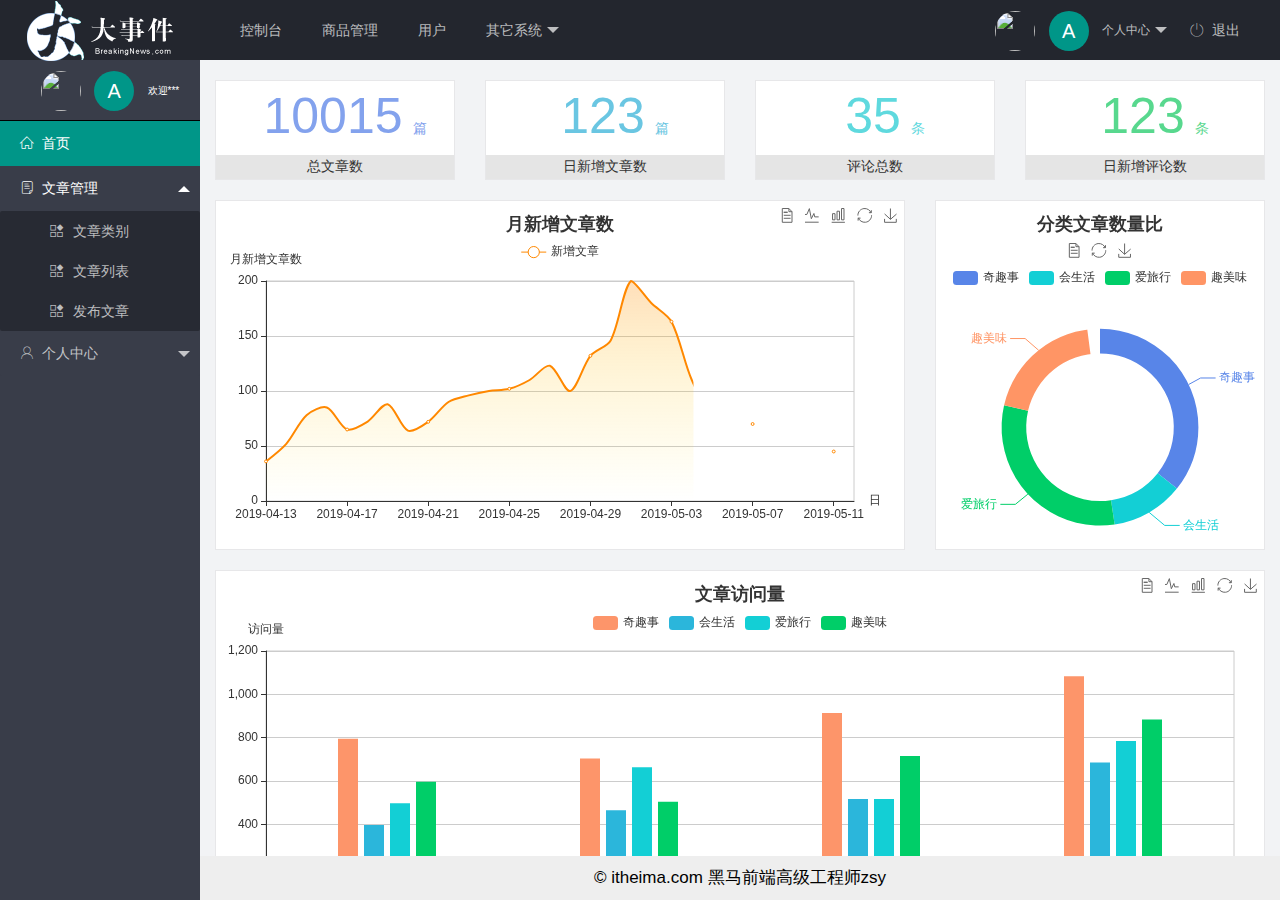
==== index.html @ df0fa15b "主页面完成" ====
<!DOCTYPE html>
<html>

<head>
    <meta charset="utf-8">
    <meta name="viewport" content="width=device-width, initial-scale=1, maximum-scale=1">
    <title>首页</title>
    <!-- 引入字体图标 -->
    <link rel="stylesheet" href="/assets/fonts/iconfont.css">
    <link rel="stylesheet" href="assets/lib/layui/css/layui.css">
    <link rel="stylesheet" href="/assets/css/index.css">
</head>

<body class="layui-layout-body">
    <div class="layui-layout layui-layout-admin">
        <div class="layui-header">
            <div class="layui-logo"><img src="/assets/images/logo.png" alt=""></div>
            <!-- 头部区域（可配合layui已有的水平导航） -->
            <ul class="layui-nav layui-layout-left">
                <li class="layui-nav-item"><a href="">控制台</a></li>
                <li class="layui-nav-item"><a href="">商品管理</a></li>
                <li class="layui-nav-item"><a href="">用户</a></li>
                <li class="layui-nav-item">
                    <a href="javascript:;">其它系统</a>
                    <dl class="layui-nav-child">
                        <dd><a href="">邮件管理</a></dd>
                        <dd><a href="">消息管理</a></dd>
                        <dd><a href="">授权管理</a></dd>
                    </dl>
                </li>
            </ul>
            <ul class="layui-nav layui-layout-right">
                <li class="layui-nav-item">
                    <a href="javascript:;" class="uesrinfo">
                        <img src="http://t.cn/RCzsdCq" class="layui-nav-img">
                        <span class="text-avatar">A</span> 个人中心
                    </a>
                    <dl class="layui-nav-child">
                        <dd><a href="">基本资料</a></dd>
                        <dd><a href="">更换头像</a></dd>
                        <dd><a href=""> 重置密码</a></dd>

                    </dl>
                </li>
                <li class="layui-nav-item"><a href=" Javascript:;" id="close"><span class="iconfont">&#xe865</span>退出</a></li>
            </ul>
        </div>

        <div class="layui-side layui-bg-black">


            <div class="layui-side-scroll">

                <div class="uesrinfo">
                    <img src="http://t.cn/RCzsdCq" class="layui-nav-img">
                    <span class="text-avatar">A</span>
                    <span id="welcome">欢迎***</span>
                </div>


                <!-- 左侧导航区域（可配合layui已有的垂直导航） -->
                <ul class="layui-nav layui-nav-tree" lay-shrink="all">
                    <!-- 使用了iframe标签用来显示内容,a链接里面herf属性指向要跳转的页面,targent指向iframe的name属性 -->
                    <li class="layui-nav-item  layui-this"><a href="/home/dashboard.html" target="fm"><span class="iconfont">&#xe6a9</span>首页</a></li>
                    <li class="layui-nav-item layui-nav-itemed">
                        <a class="" href="javascript:;"><span class="iconfont">&#xe615</span>文章管理</a>
                        <dl class="layui-nav-child">
                            <dd>
                                <a href="javascript:;"> <i class="layui-icon layui-icon-app"></i> 文章类别</a>
                            </dd>
                            <dd><a href="javascript:;"><i class="layui-icon layui-icon-app"></i> 文章列表</a></dd>
                            <dd><a href="javascript:;"><i class="layui-icon layui-icon-app"></i> 发布文章</a></dd>

                        </dl>
                    </li>
                    <li class="layui-nav-item">
                        <a href="javascript:;"><span class="iconfont">&#xe614</span>个人中心</a>
                        <dl class="layui-nav-child">
                            <dd><a href="javascript:;"><i class="layui-icon layui-icon-app"></i> 更换头像</a></dd>
                            <dd><a href="javascript:;"><i class="layui-icon layui-icon-app"></i> 重置密码</a></dd>
                            <dd><a href="javascript:;"><i class="layui-icon layui-icon-app"></i> 基本资料</a></dd>

                        </dl>
                    </li>


                </ul>
            </div>
        </div>

        <div class="layui-body">
            <!-- 内容主体区域 -->
            <!-- <div style="padding: 15px;"> -->
            <!-- 使用了iframe标签 -->
            <iframe name="fm" src="/home/dashboard.html" frameborder="0"></iframe>

            <!-- </div> -->
        </div>

        <div class="layui-footer">
            <!-- 底部固定区域 -->
            © itheima.com 黑马前端高级工程师zsy
        </div>
    </div>
    <!-- 引入layui的js -->
    <script src="/assets/lib/layui/layui.all.js"></script>
    <!-- 引入jquery -->
    <script src="/assets/lib/jquery.js"></script>
    <!-- 引入路径拼接 -->
    <script src="/assets/js/baseAPI.js"></script>
    <!-- 引入自己的 -->
    <script src="/assets/js/index.js"></script>
</body>

</html>
---- assets/fonts/iconfont.css ----
@font-face {font-family: "iconfont";
  src: url('iconfont.eot?t=1576139966484'); /* IE9 */
  src: url('iconfont.eot?t=1576139966484#iefix') format('embedded-opentype'), /* IE6-IE8 */
  url('[data-uri]') format('woff2'),
  url('iconfont.woff?t=1576139966484') format('woff'),
  url('iconfont.ttf?t=1576139966484') format('truetype'), /* chrome, firefox, opera, Safari, Android, iOS 4.2+ */
  url('iconfont.svg?t=1576139966484#iconfont') format('svg'); /* iOS 4.1- */
}

.iconfont {
  font-family: "iconfont" !important;
  font-size: 16px;
  font-style: normal;
  -webkit-font-smoothing: antialiased;
  -moz-osx-font-smoothing: grayscale;
}

.icon-home:before {
  content: "\e6a9";
}

.icon-user:before {
  content: "\e614";
}

.icon-pinglun:before {
  content: "\e616";
}

.icon-tuichu:before {
  content: "\e865";
}

.icon-16:before {
  content: "\e615";
}
---- assets/lib/layui/css/layui.css ----
/** layui-v2.5.5 MIT License By https://www.layui.com */
 .layui-inline,img{display:inline-block;vertical-align:middle}h1,h2,h3,h4,h5,h6{font-weight:400}.layui-edge,.layui-header,.layui-inline,.layui-main{position:relative}.layui-body,.layui-edge,.layui-elip{overflow:hidden}.layui-btn,.layui-edge,.layui-inline,img{vertical-align:middle}.layui-btn,.layui-disabled,.layui-icon,.layui-unselect{-moz-user-select:none;-webkit-user-select:none;-ms-user-select:none}.layui-elip,.layui-form-checkbox span,.layui-form-pane .layui-form-label{text-overflow:ellipsis;white-space:nowrap}.layui-breadcrumb,.layui-tree-btnGroup{visibility:hidden}blockquote,body,button,dd,div,dl,dt,form,h1,h2,h3,h4,h5,h6,input,li,ol,p,pre,td,textarea,th,ul{margin:0;padding:0;-webkit-tap-highlight-color:rgba(0,0,0,0)}a:active,a:hover{outline:0}img{border:none}li{list-style:none}table{border-collapse:collapse;border-spacing:0}h4,h5,h6{font-size:100%}button,input,optgroup,option,select,textarea{font-family:inherit;font-size:inherit;font-style:inherit;font-weight:inherit;outline:0}pre{white-space:pre-wrap;white-space:-moz-pre-wrap;white-space:-pre-wrap;white-space:-o-pre-wrap;word-wrap:break-word}body{line-height:24px;font:14px Helvetica Neue,Helvetica,PingFang SC,Tahoma,Arial,sans-serif}hr{height:1px;margin:10px 0;border:0;clear:both}a{color:#333;text-decoration:none}a:hover{color:#777}a cite{font-style:normal;*cursor:pointer}.layui-border-box,.layui-border-box *{box-sizing:border-box}.layui-box,.layui-box *{box-sizing:content-box}.layui-clear{clear:both;*zoom:1}.layui-clear:after{content:'\20';clear:both;*zoom:1;display:block;height:0}.layui-inline{*display:inline;*zoom:1}.layui-edge{display:inline-block;width:0;height:0;border-width:6px;border-style:dashed;border-color:transparent}.layui-edge-top{top:-4px;border-bottom-color:#999;border-bottom-style:solid}.layui-edge-right{border-left-color:#999;border-left-style:solid}.layui-edge-bottom{top:2px;border-top-color:#999;border-top-style:solid}.layui-edge-left{border-right-color:#999;border-right-style:solid}.layui-disabled,.layui-disabled:hover{color:#d2d2d2!important;cursor:not-allowed!important}.layui-circle{border-radius:100%}.layui-show{display:block!important}.layui-hide{display:none!important}@font-face{font-family:layui-icon;src:url(../font/iconfont.eot?v=250);src:url(../font/iconfont.eot?v=250#iefix) format('embedded-opentype'),url(../font/iconfont.woff2?v=250) format('woff2'),url(../font/iconfont.woff?v=250) format('woff'),url(../font/iconfont.ttf?v=250) format('truetype'),url(../font/iconfont.svg?v=250#layui-icon) format('svg')}.layui-icon{font-family:layui-icon!important;font-size:16px;font-style:normal;-webkit-font-smoothing:antialiased;-moz-osx-font-smoothing:grayscale}.layui-icon-reply-fill:before{content:"\e611"}.layui-icon-set-fill:before{content:"\e614"}.layui-icon-menu-fill:before{content:"\e60f"}.layui-icon-search:before{content:"\e615"}.layui-icon-share:before{content:"\e641"}.layui-icon-set-sm:before{content:"\e620"}.layui-icon-engine:before{content:"\e628"}.layui-icon-close:before{content:"\1006"}.layui-icon-close-fill:before{content:"\1007"}.layui-icon-chart-screen:before{content:"\e629"}.layui-icon-star:before{content:"\e600"}.layui-icon-circle-dot:before{content:"\e617"}.layui-icon-chat:before{content:"\e606"}.layui-icon-release:before{content:"\e609"}.layui-icon-list:before{content:"\e60a"}.layui-icon-chart:before{content:"\e62c"}.layui-icon-ok-circle:before{content:"\1005"}.layui-icon-layim-theme:before{content:"\e61b"}.layui-icon-table:before{content:"\e62d"}.layui-icon-right:before{content:"\e602"}.layui-icon-left:before{content:"\e603"}.layui-icon-cart-simple:before{content:"\e698"}.layui-icon-face-cry:before{content:"\e69c"}.layui-icon-face-smile:before{content:"\e6af"}.layui-icon-survey:before{content:"\e6b2"}.layui-icon-tree:before{content:"\e62e"}.layui-icon-upload-circle:before{content:"\e62f"}.layui-icon-add-circle:before{content:"\e61f"}.layui-icon-download-circle:before{content:"\e601"}.layui-icon-templeate-1:before{content:"\e630"}.layui-icon-util:before{content:"\e631"}.layui-icon-face-surprised:before{content:"\e664"}.layui-icon-edit:before{content:"\e642"}.layui-icon-speaker:before{content:"\e645"}.layui-icon-down:before{content:"\e61a"}.layui-icon-file:before{content:"\e621"}.layui-icon-layouts:before{content:"\e632"}.layui-icon-rate-half:before{content:"\e6c9"}.layui-icon-add-circle-fine:before{content:"\e608"}.layui-icon-prev-circle:before{content:"\e633"}.layui-icon-read:before{content:"\e705"}.layui-icon-404:before{content:"\e61c"}.layui-icon-carousel:before{content:"\e634"}.layui-icon-help:before{content:"\e607"}.layui-icon-code-circle:before{content:"\e635"}.layui-icon-water:before{content:"\e636"}.layui-icon-username:before{content:"\e66f"}.layui-icon-find-fill:before{content:"\e670"}.layui-icon-about:before{content:"\e60b"}.layui-icon-location:before{content:"\e715"}.layui-icon-up:before{content:"\e619"}.layui-icon-pause:before{content:"\e651"}.layui-icon-date:before{content:"\e637"}.layui-icon-layim-uploadfile:before{content:"\e61d"}.layui-icon-delete:before{content:"\e640"}.layui-icon-play:before{content:"\e652"}.layui-icon-top:before{content:"\e604"}.layui-icon-friends:before{content:"\e612"}.layui-icon-refresh-3:before{content:"\e9aa"}.layui-icon-ok:before{content:"\e605"}.layui-icon-layer:before{content:"\e638"}.layui-icon-face-smile-fine:before{content:"\e60c"}.layui-icon-dollar:before{content:"\e659"}.layui-icon-group:before{content:"\e613"}.layui-icon-layim-download:before{content:"\e61e"}.layui-icon-picture-fine:before{content:"\e60d"}.layui-icon-link:before{content:"\e64c"}.layui-icon-diamond:before{content:"\e735"}.layui-icon-log:before{content:"\e60e"}.layui-icon-rate-solid:before{content:"\e67a"}.layui-icon-fonts-del:before{content:"\e64f"}.layui-icon-unlink:before{content:"\e64d"}.layui-icon-fonts-clear:before{content:"\e639"}.layui-icon-triangle-r:before{content:"\e623"}.layui-icon-circle:before{content:"\e63f"}.layui-icon-radio:before{content:"\e643"}.layui-icon-align-center:before{content:"\e647"}.layui-icon-align-right:before{content:"\e648"}.layui-icon-align-left:before{content:"\e649"}.layui-icon-loading-1:before{content:"\e63e"}.layui-icon-return:before{content:"\e65c"}.layui-icon-fonts-strong:before{content:"\e62b"}.layui-icon-upload:before{content:"\e67c"}.layui-icon-dialogue:before{content:"\e63a"}.layui-icon-video:before{content:"\e6ed"}.layui-icon-headset:before{content:"\e6fc"}.layui-icon-cellphone-fine:before{content:"\e63b"}.layui-icon-add-1:before{content:"\e654"}.layui-icon-face-smile-b:before{content:"\e650"}.layui-icon-fonts-html:before{content:"\e64b"}.layui-icon-form:before{content:"\e63c"}.layui-icon-cart:before{content:"\e657"}.layui-icon-camera-fill:before{content:"\e65d"}.layui-icon-tabs:before{content:"\e62a"}.layui-icon-fonts-code:before{content:"\e64e"}.layui-icon-fire:before{content:"\e756"}.layui-icon-set:before{content:"\e716"}.layui-icon-fonts-u:before{content:"\e646"}.layui-icon-triangle-d:before{content:"\e625"}.layui-icon-tips:before{content:"\e702"}.layui-icon-picture:before{content:"\e64a"}.layui-icon-more-vertical:before{content:"\e671"}.layui-icon-flag:before{content:"\e66c"}.layui-icon-loading:before{content:"\e63d"}.layui-icon-fonts-i:before{content:"\e644"}.layui-icon-refresh-1:before{content:"\e666"}.layui-icon-rmb:before{content:"\e65e"}.layui-icon-home:before{content:"\e68e"}.layui-icon-user:before{content:"\e770"}.layui-icon-notice:before{content:"\e667"}.layui-icon-login-weibo:before{content:"\e675"}.layui-icon-voice:before{content:"\e688"}.layui-icon-upload-drag:before{content:"\e681"}.layui-icon-login-qq:before{content:"\e676"}.layui-icon-snowflake:before{content:"\e6b1"}.layui-icon-file-b:before{content:"\e655"}.layui-icon-template:before{content:"\e663"}.layui-icon-auz:before{content:"\e672"}.layui-icon-console:before{content:"\e665"}.layui-icon-app:before{content:"\e653"}.layui-icon-prev:before{content:"\e65a"}.layui-icon-website:before{content:"\e7ae"}.layui-icon-next:before{content:"\e65b"}.layui-icon-component:before{content:"\e857"}.layui-icon-more:before{content:"\e65f"}.layui-icon-login-wechat:before{content:"\e677"}.layui-icon-shrink-right:before{content:"\e668"}.layui-icon-spread-left:before{content:"\e66b"}.layui-icon-camera:before{content:"\e660"}.layui-icon-note:before{content:"\e66e"}.layui-icon-refresh:before{content:"\e669"}.layui-icon-female:before{content:"\e661"}.layui-icon-male:before{content:"\e662"}.layui-icon-password:before{content:"\e673"}.layui-icon-senior:before{content:"\e674"}.layui-icon-theme:before{content:"\e66a"}.layui-icon-tread:before{content:"\e6c5"}.layui-icon-praise:before{content:"\e6c6"}.layui-icon-star-fill:before{content:"\e658"}.layui-icon-rate:before{content:"\e67b"}.layui-icon-template-1:before{content:"\e656"}.layui-icon-vercode:before{content:"\e679"}.layui-icon-cellphone:before{content:"\e678"}.layui-icon-screen-full:before{content:"\e622"}.layui-icon-screen-restore:before{content:"\e758"}.layui-icon-cols:before{content:"\e610"}.layui-icon-export:before{content:"\e67d"}.layui-icon-print:before{content:"\e66d"}.layui-icon-slider:before{content:"\e714"}.layui-icon-addition:before{content:"\e624"}.layui-icon-subtraction:before{content:"\e67e"}.layui-icon-service:before{content:"\e626"}.layui-icon-transfer:before{content:"\e691"}.layui-main{width:1140px;margin:0 auto}.layui-header{z-index:1000;height:60px}.layui-header a:hover{transition:all .5s;-webkit-transition:all .5s}.layui-side{position:fixed;left:0;top:0;bottom:0;z-index:999;width:200px;overflow-x:hidden}.layui-side-scroll{position:relative;width:220px;height:100%;overflow-x:hidden}.layui-body{position:absolute;left:200px;right:0;top:0;bottom:0;z-index:998;width:auto;overflow-y:auto;box-sizing:border-box}.layui-layout-body{overflow:hidden}.layui-layout-admin .layui-header{background-color:#23262E}.layui-layout-admin .layui-side{top:60px;width:200px;overflow-x:hidden}.layui-layout-admin .layui-body{position:fixed;top:60px;bottom:44px}.layui-layout-admin .layui-main{width:auto;margin:0 15px}.layui-layout-admin .layui-footer{position:fixed;left:200px;right:0;bottom:0;height:44px;line-height:44px;padding:0 15px;background-color:#eee}.layui-layout-admin .layui-logo{position:absolute;left:0;top:0;width:200px;height:100%;line-height:60px;text-align:center;color:#009688;font-size:16px}.layui-layout-admin .layui-header .layui-nav{background:0 0}.layui-layout-left{position:absolute!important;left:200px;top:0}.layui-layout-right{position:absolute!important;right:0;top:0}.layui-container{position:relative;margin:0 auto;padding:0 15px;box-sizing:border-box}.layui-fluid{position:relative;margin:0 auto;padding:0 15px}.layui-row:after,.layui-row:before{content:'';display:block;clear:both}.layui-col-lg1,.layui-col-lg10,.layui-col-lg11,.layui-col-lg12,.layui-col-lg2,.layui-col-lg3,.layui-col-lg4,.layui-col-lg5,.layui-col-lg6,.layui-col-lg7,.layui-col-lg8,.layui-col-lg9,.layui-col-md1,.layui-col-md10,.layui-col-md11,.layui-col-md12,.layui-col-md2,.layui-col-md3,.layui-col-md4,.layui-col-md5,.layui-col-md6,.layui-col-md7,.layui-col-md8,.layui-col-md9,.layui-col-sm1,.layui-col-sm10,.layui-col-sm11,.layui-col-sm12,.layui-col-sm2,.layui-col-sm3,.layui-col-sm4,.layui-col-sm5,.layui-col-sm6,.layui-col-sm7,.layui-col-sm8,.layui-col-sm9,.layui-col-xs1,.layui-col-xs10,.layui-col-xs11,.layui-col-xs12,.layui-col-xs2,.layui-col-xs3,.layui-col-xs4,.layui-col-xs5,.layui-col-xs6,.layui-col-xs7,.layui-col-xs8,.layui-col-xs9{position:relative;display:block;box-sizing:border-box}.layui-col-xs1,.layui-col-xs10,.layui-col-xs11,.layui-col-xs12,.layui-col-xs2,.layui-col-xs3,.layui-col-xs4,.layui-col-xs5,.layui-col-xs6,.layui-col-xs7,.layui-col-xs8,.layui-col-xs9{float:left}.layui-col-xs1{width:8.33333333%}.layui-col-xs2{width:16.66666667%}.layui-col-xs3{width:25%}.layui-col-xs4{width:33.33333333%}.layui-col-xs5{width:41.66666667%}.layui-col-xs6{width:50%}.layui-col-xs7{width:58.33333333%}.layui-col-xs8{width:66.66666667%}.layui-col-xs9{width:75%}.layui-col-xs10{width:83.33333333%}.layui-col-xs11{width:91.66666667%}.layui-col-xs12{width:100%}.layui-col-xs-offset1{margin-left:8.33333333%}.layui-col-xs-offset2{margin-left:16.66666667%}.layui-col-xs-offset3{margin-left:25%}.layui-col-xs-offset4{margin-left:33.33333333%}.layui-col-xs-offset5{margin-left:41.66666667%}.layui-col-xs-offset6{margin-left:50%}.layui-col-xs-offset7{margin-left:58.33333333%}.layui-col-xs-offset8{margin-left:66.66666667%}.layui-col-xs-offset9{margin-left:75%}.layui-col-xs-offset10{margin-left:83.33333333%}.layui-col-xs-offset11{margin-left:91.66666667%}.layui-col-xs-offset12{margin-left:100%}@media screen and (max-width:768px){.layui-hide-xs{display:none!important}.layui-show-xs-block{display:block!important}.layui-show-xs-inline{display:inline!important}.layui-show-xs-inline-block{display:inline-block!important}}@media screen and (min-width:768px){.layui-container{width:750px}.layui-hide-sm{display:none!important}.layui-show-sm-block{display:block!important}.layui-show-sm-inline{display:inline!important}.layui-show-sm-inline-block{display:inline-block!important}.layui-col-sm1,.layui-col-sm10,.layui-col-sm11,.layui-col-sm12,.layui-col-sm2,.layui-col-sm3,.layui-col-sm4,.layui-col-sm5,.layui-col-sm6,.layui-col-sm7,.layui-col-sm8,.layui-col-sm9{float:left}.layui-col-sm1{width:8.33333333%}.layui-col-sm2{width:16.66666667%}.layui-col-sm3{width:25%}.layui-col-sm4{width:33.33333333%}.layui-col-sm5{width:41.66666667%}.layui-col-sm6{width:50%}.layui-col-sm7{width:58.33333333%}.layui-col-sm8{width:66.66666667%}.layui-col-sm9{width:75%}.layui-col-sm10{width:83.33333333%}.layui-col-sm11{width:91.66666667%}.layui-col-sm12{width:100%}.layui-col-sm-offset1{margin-left:8.33333333%}.layui-col-sm-offset2{margin-left:16.66666667%}.layui-col-sm-offset3{margin-left:25%}.layui-col-sm-offset4{margin-left:33.33333333%}.layui-col-sm-offset5{margin-left:41.66666667%}.layui-col-sm-offset6{margin-left:50%}.layui-col-sm-offset7{margin-left:58.33333333%}.layui-col-sm-offset8{margin-left:66.66666667%}.layui-col-sm-offset9{margin-left:75%}.layui-col-sm-offset10{margin-left:83.33333333%}.layui-col-sm-offset11{margin-left:91.66666667%}.layui-col-sm-offset12{margin-left:100%}}@media screen and (min-width:992px){.layui-container{width:970px}.layui-hide-md{display:none!important}.layui-show-md-block{display:block!important}.layui-show-md-inline{display:inline!important}.layui-show-md-inline-block{display:inline-block!important}.layui-col-md1,.layui-col-md10,.layui-col-md11,.layui-col-md12,.layui-col-md2,.layui-col-md3,.layui-col-md4,.layui-col-md5,.layui-col-md6,.layui-col-md7,.layui-col-md8,.layui-col-md9{float:left}.layui-col-md1{width:8.33333333%}.layui-col-md2{width:16.66666667%}.layui-col-md3{width:25%}.layui-col-md4{width:33.33333333%}.layui-col-md5{width:41.66666667%}.layui-col-md6{width:50%}.layui-col-md7{width:58.33333333%}.layui-col-md8{width:66.66666667%}.layui-col-md9{width:75%}.layui-col-md10{width:83.33333333%}.layui-col-md11{width:91.66666667%}.layui-col-md12{width:100%}.layui-col-md-offset1{margin-left:8.33333333%}.layui-col-md-offset2{margin-left:16.66666667%}.layui-col-md-offset3{margin-left:25%}.layui-col-md-offset4{margin-left:33.33333333%}.layui-col-md-offset5{margin-left:41.66666667%}.layui-col-md-offset6{margin-left:50%}.layui-col-md-offset7{margin-left:58.33333333%}.layui-col-md-offset8{margin-left:66.66666667%}.layui-col-md-offset9{margin-left:75%}.layui-col-md-offset10{margin-left:83.33333333%}.layui-col-md-offset11{margin-left:91.66666667%}.layui-col-md-offset12{margin-left:100%}}@media screen and (min-width:1200px){.layui-container{width:1170px}.layui-hide-lg{display:none!important}.layui-show-lg-block{display:block!important}.layui-show-lg-inline{display:inline!important}.layui-show-lg-inline-block{display:inline-block!important}.layui-col-lg1,.layui-col-lg10,.layui-col-lg11,.layui-col-lg12,.layui-col-lg2,.layui-col-lg3,.layui-col-lg4,.layui-col-lg5,.layui-col-lg6,.layui-col-lg7,.layui-col-lg8,.layui-col-lg9{float:left}.layui-col-lg1{width:8.33333333%}.layui-col-lg2{width:16.66666667%}.layui-col-lg3{width:25%}.layui-col-lg4{width:33.33333333%}.layui-col-lg5{width:41.66666667%}.layui-col-lg6{width:50%}.layui-col-lg7{width:58.33333333%}.layui-col-lg8{width:66.66666667%}.layui-col-lg9{width:75%}.layui-col-lg10{width:83.33333333%}.layui-col-lg11{width:91.66666667%}.layui-col-lg12{width:100%}.layui-col-lg-offset1{margin-left:8.33333333%}.layui-col-lg-offset2{margin-left:16.66666667%}.layui-col-lg-offset3{margin-left:25%}.layui-col-lg-offset4{margin-left:33.33333333%}.layui-col-lg-offset5{margin-left:41.66666667%}.layui-col-lg-offset6{margin-left:50%}.layui-col-lg-offset7{margin-left:58.33333333%}.layui-col-lg-offset8{margin-left:66.66666667%}.layui-col-lg-offset9{margin-left:75%}.layui-col-lg-offset10{margin-left:83.33333333%}.layui-col-lg-offset11{margin-left:91.66666667%}.layui-col-lg-offset12{margin-left:100%}}.layui-col-space1{margin:-.5px}.layui-col-space1>*{padding:.5px}.layui-col-space3{margin:-1.5px}.layui-col-space3>*{padding:1.5px}.layui-col-space5{margin:-2.5px}.layui-col-space5>*{padding:2.5px}.layui-col-space8{margin:-3.5px}.layui-col-space8>*{padding:3.5px}.layui-col-space10{margin:-5px}.layui-col-space10>*{padding:5px}.layui-col-space12{margin:-6px}.layui-col-space12>*{padding:6px}.layui-col-space15{margin:-7.5px}.layui-col-space15>*{padding:7.5px}.layui-col-space18{margin:-9px}.layui-col-space18>*{padding:9px}.layui-col-space20{margin:-10px}.layui-col-space20>*{padding:10px}.layui-col-space22{margin:-11px}.layui-col-space22>*{padding:11px}.layui-col-space25{margin:-12.5px}.layui-col-space25>*{padding:12.5px}.layui-col-space30{margin:-15px}.layui-col-space30>*{padding:15px}.layui-btn,.layui-input,.layui-select,.layui-textarea,.layui-upload-button{outline:0;-webkit-appearance:none;transition:all .3s;-webkit-transition:all .3s;box-sizing:border-box}.layui-elem-quote{margin-bottom:10px;padding:15px;line-height:22px;border-left:5px solid #009688;border-radius:0 2px 2px 0;background-color:#f2f2f2}.layui-quote-nm{border-style:solid;border-width:1px 1px 1px 5px;background:0 0}.layui-elem-field{margin-bottom:10px;padding:0;border-width:1px;border-style:solid}.layui-elem-field legend{margin-left:20px;padding:0 10px;font-size:20px;font-weight:300}.layui-field-title{margin:10px 0 20px;border-width:1px 0 0}.layui-field-box{padding:10px 15px}.layui-field-title .layui-field-box{padding:10px 0}.layui-progress{position:relative;height:6px;border-radius:20px;background-color:#e2e2e2}.layui-progress-bar{position:absolute;left:0;top:0;width:0;max-width:100%;height:6px;border-radius:20px;text-align:right;background-color:#5FB878;transition:all .3s;-webkit-transition:all .3s}.layui-progress-big,.layui-progress-big .layui-progress-bar{height:18px;line-height:18px}.layui-progress-text{position:relative;top:-20px;line-height:18px;font-size:12px;color:#666}.layui-progress-big .layui-progress-text{position:static;padding:0 10px;color:#fff}.layui-collapse{border-width:1px;border-style:solid;border-radius:2px}.layui-colla-content,.layui-colla-item{border-top-width:1px;border-top-style:solid}.layui-colla-item:first-child{border-top:none}.layui-colla-title{position:relative;height:42px;line-height:42px;padding:0 15px 0 35px;color:#333;background-color:#f2f2f2;cursor:pointer;font-size:14px;overflow:hidden}.layui-colla-content{display:none;padding:10px 15px;line-height:22px;color:#666}.layui-colla-icon{position:absolute;left:15px;top:0;font-size:14px}.layui-card{margin-bottom:15px;border-radius:2px;background-color:#fff;box-shadow:0 1px 2px 0 rgba(0,0,0,.05)}.layui-card:last-child{margin-bottom:0}.layui-card-header{position:relative;height:42px;line-height:42px;padding:0 15px;border-bottom:1px solid #f6f6f6;color:#333;border-radius:2px 2px 0 0;font-size:14px}.layui-bg-black,.layui-bg-blue,.layui-bg-cyan,.layui-bg-green,.layui-bg-orange,.layui-bg-red{color:#fff!important}.layui-card-body{position:relative;padding:10px 15px;line-height:24px}.layui-card-body[pad15]{padding:15px}.layui-card-body[pad20]{padding:20px}.layui-card-body .layui-table{margin:5px 0}.layui-card .layui-tab{margin:0}.layui-panel-window{position:relative;padding:15px;border-radius:0;border-top:5px solid #E6E6E6;background-color:#fff}.layui-auxiliar-moving{position:fixed;left:0;right:0;top:0;bottom:0;width:100%;height:100%;background:0 0;z-index:9999999999}.layui-form-label,.layui-form-mid,.layui-form-select,.layui-input-block,.layui-input-inline,.layui-textarea{position:relative}.layui-bg-red{background-color:#FF5722!important}.layui-bg-orange{background-color:#FFB800!important}.layui-bg-green{background-color:#009688!important}.layui-bg-cyan{background-color:#2F4056!important}.layui-bg-blue{background-color:#1E9FFF!important}.layui-bg-black{background-color:#393D49!important}.layui-bg-gray{background-color:#eee!important;color:#666!important}.layui-badge-rim,.layui-colla-content,.layui-colla-item,.layui-collapse,.layui-elem-field,.layui-form-pane .layui-form-item[pane],.layui-form-pane .layui-form-label,.layui-input,.layui-layedit,.layui-layedit-tool,.layui-quote-nm,.layui-select,.layui-tab-bar,.layui-tab-card,.layui-tab-title,.layui-tab-title .layui-this:after,.layui-textarea{border-color:#e6e6e6}.layui-timeline-item:before,hr{background-color:#e6e6e6}.layui-text{line-height:22px;font-size:14px;color:#666}.layui-text h1,.layui-text h2,.layui-text h3{font-weight:500;color:#333}.layui-text h1{font-size:30px}.layui-text h2{font-size:24px}.layui-text h3{font-size:18px}.layui-text a:not(.layui-btn){color:#01AAED}.layui-text a:not(.layui-btn):hover{text-decoration:underline}.layui-text ul{padding:5px 0 5px 15px}.layui-text ul li{margin-top:5px;list-style-type:disc}.layui-text em,.layui-word-aux{color:#999!important;padding:0 5px!important}.layui-btn{display:inline-block;height:38px;line-height:38px;padding:0 18px;background-color:#009688;color:#fff;white-space:nowrap;text-align:center;font-size:14px;border:none;border-radius:2px;cursor:pointer}.layui-btn:hover{opacity:.8;filter:alpha(opacity=80);color:#fff}.layui-btn:active{opacity:1;filter:alpha(opacity=100)}.layui-btn+.layui-btn{margin-left:10px}.layui-btn-container{font-size:0}.layui-btn-container .layui-btn{margin-right:10px;margin-bottom:10px}.layui-btn-container .layui-btn+.layui-btn{margin-left:0}.layui-table .layui-btn-container .layui-btn{margin-bottom:9px}.layui-btn-radius{border-radius:100px}.layui-btn .layui-icon{margin-right:3px;font-size:18px;vertical-align:bottom;vertical-align:middle\9}.layui-btn-primary{border:1px solid #C9C9C9;background-color:#fff;color:#555}.layui-btn-primary:hover{border-color:#009688;color:#333}.layui-btn-normal{background-color:#1E9FFF}.layui-btn-warm{background-color:#FFB800}.layui-btn-danger{background-color:#FF5722}.layui-btn-checked{background-color:#5FB878}.layui-btn-disabled,.layui-btn-disabled:active,.layui-btn-disabled:hover{border:1px solid #e6e6e6;background-color:#FBFBFB;color:#C9C9C9;cursor:not-allowed;opacity:1}.layui-btn-lg{height:44px;line-height:44px;padding:0 25px;font-size:16px}.layui-btn-sm{height:30px;line-height:30px;padding:0 10px;font-size:12px}.layui-btn-sm i{font-size:16px!important}.layui-btn-xs{height:22px;line-height:22px;padding:0 5px;font-size:12px}.layui-btn-xs i{font-size:14px!important}.layui-btn-group{display:inline-block;vertical-align:middle;font-size:0}.layui-btn-group .layui-btn{margin-left:0!important;margin-right:0!important;border-left:1px solid rgba(255,255,255,.5);border-radius:0}.layui-btn-group .layui-btn-primary{border-left:none}.layui-btn-group .layui-btn-primary:hover{border-color:#C9C9C9;color:#009688}.layui-btn-group .layui-btn:first-child{border-left:none;border-radius:2px 0 0 2px}.layui-btn-group .layui-btn-primary:first-child{border-left:1px solid #c9c9c9}.layui-btn-group .layui-btn:last-child{border-radius:0 2px 2px 0}.layui-btn-group .layui-btn+.layui-btn{margin-left:0}.layui-btn-group+.layui-btn-group{margin-left:10px}.layui-btn-fluid{width:100%}.layui-input,.layui-select,.layui-textarea{height:38px;line-height:1.3;line-height:38px\9;border-width:1px;border-style:solid;background-color:#fff;border-radius:2px}.layui-input::-webkit-input-placeholder,.layui-select::-webkit-input-placeholder,.layui-textarea::-webkit-input-placeholder{line-height:1.3}.layui-input,.layui-textarea{display:block;width:100%;padding-left:10px}.layui-input:hover,.layui-textarea:hover{border-color:#D2D2D2!important}.layui-input:focus,.layui-textarea:focus{border-color:#C9C9C9!important}.layui-textarea{min-height:100px;height:auto;line-height:20px;padding:6px 10px;resize:vertical}.layui-select{padding:0 10px}.layui-form input[type=checkbox],.layui-form input[type=radio],.layui-form select{display:none}.layui-form [lay-ignore]{display:initial}.layui-form-item{margin-bottom:15px;clear:both;*zoom:1}.layui-form-item:after{content:'\20';clear:both;*zoom:1;display:block;height:0}.layui-form-label{float:left;display:block;padding:9px 15px;width:80px;font-weight:400;line-height:20px;text-align:right}.layui-form-label-col{display:block;float:none;padding:9px 0;line-height:20px;text-align:left}.layui-form-item .layui-inline{margin-bottom:5px;margin-right:10px}.layui-input-block{margin-left:110px;min-height:36px}.layui-input-inline{display:inline-block;vertical-align:middle}.layui-form-item .layui-input-inline{float:left;width:190px;margin-right:10px}.layui-form-text .layui-input-inline{width:auto}.layui-form-mid{float:left;display:block;padding:9px 0!important;line-height:20px;margin-right:10px}.layui-form-danger+.layui-form-select .layui-input,.layui-form-danger:focus{border-color:#FF5722!important}.layui-form-select .layui-input{padding-right:30px;cursor:pointer}.layui-form-select .layui-edge{position:absolute;right:10px;top:50%;margin-top:-3px;cursor:pointer;border-width:6px;border-top-color:#c2c2c2;border-top-style:solid;transition:all .3s;-webkit-transition:all .3s}.layui-form-select dl{display:none;position:absolute;left:0;top:42px;padding:5px 0;z-index:899;min-width:100%;border:1px solid #d2d2d2;max-height:300px;overflow-y:auto;background-color:#fff;border-radius:2px;box-shadow:0 2px 4px rgba(0,0,0,.12);box-sizing:border-box}.layui-form-select dl dd,.layui-form-select dl dt{padding:0 10px;line-height:36px;white-space:nowrap;overflow:hidden;text-overflow:ellipsis}.layui-form-select dl dt{font-size:12px;color:#999}.layui-form-select dl dd{cursor:pointer}.layui-form-select dl dd:hover{background-color:#f2f2f2;-webkit-transition:.5s all;transition:.5s all}.layui-form-select .layui-select-group dd{padding-left:20px}.layui-form-select dl dd.layui-select-tips{padding-left:10px!important;color:#999}.layui-form-select dl dd.layui-this{background-color:#5FB878;color:#fff}.layui-form-checkbox,.layui-form-select dl dd.layui-disabled{background-color:#fff}.layui-form-selected dl{display:block}.layui-form-checkbox,.layui-form-checkbox *,.layui-form-switch{display:inline-block;vertical-align:middle}.layui-form-selected .layui-edge{margin-top:-9px;-webkit-transform:rotate(180deg);transform:rotate(180deg);margin-top:-3px\9}:root .layui-form-selected .layui-edge{margin-top:-9px\0/IE9}.layui-form-selectup dl{top:auto;bottom:42px}.layui-select-none{margin:5px 0;text-align:center;color:#999}.layui-select-disabled .layui-disabled{border-color:#eee!important}.layui-select-disabled .layui-edge{border-top-color:#d2d2d2}.layui-form-checkbox{position:relative;height:30px;line-height:30px;margin-right:10px;padding-right:30px;cursor:pointer;font-size:0;-webkit-transition:.1s linear;transition:.1s linear;box-sizing:border-box}.layui-form-checkbox span{padding:0 10px;height:100%;font-size:14px;border-radius:2px 0 0 2px;background-color:#d2d2d2;color:#fff;overflow:hidden}.layui-form-checkbox:hover span{background-color:#c2c2c2}.layui-form-checkbox i{position:absolute;right:0;top:0;width:30px;height:28px;border:1px solid #d2d2d2;border-left:none;border-radius:0 2px 2px 0;color:#fff;font-size:20px;text-align:center}.layui-form-checkbox:hover i{border-color:#c2c2c2;color:#c2c2c2}.layui-form-checked,.layui-form-checked:hover{border-color:#5FB878}.layui-form-checked span,.layui-form-checked:hover span{background-color:#5FB878}.layui-form-checked i,.layui-form-checked:hover i{color:#5FB878}.layui-form-item .layui-form-checkbox{margin-top:4px}.layui-form-checkbox[lay-skin=primary]{height:auto!important;line-height:normal!important;min-width:18px;min-height:18px;border:none!important;margin-right:0;padding-left:28px;padding-right:0;background:0 0}.layui-form-checkbox[lay-skin=primary] span{padding-left:0;padding-right:15px;line-height:18px;background:0 0;color:#666}.layui-form-checkbox[lay-skin=primary] i{right:auto;left:0;width:16px;height:16px;line-height:16px;border:1px solid #d2d2d2;font-size:12px;border-radius:2px;background-color:#fff;-webkit-transition:.1s linear;transition:.1s linear}.layui-form-checkbox[lay-skin=primary]:hover i{border-color:#5FB878;color:#fff}.layui-form-checked[lay-skin=primary] i{border-color:#5FB878!important;background-color:#5FB878;color:#fff}.layui-checkbox-disbaled[lay-skin=primary] span{background:0 0!important;color:#c2c2c2}.layui-checkbox-disbaled[lay-skin=primary]:hover i{border-color:#d2d2d2}.layui-form-item .layui-form-checkbox[lay-skin=primary]{margin-top:10px}.layui-form-switch{position:relative;height:22px;line-height:22px;min-width:35px;padding:0 5px;margin-top:8px;border:1px solid #d2d2d2;border-radius:20px;cursor:pointer;background-color:#fff;-webkit-transition:.1s linear;transition:.1s linear}.layui-form-switch i{position:absolute;left:5px;top:3px;width:16px;height:16px;border-radius:20px;background-color:#d2d2d2;-webkit-transition:.1s linear;transition:.1s linear}.layui-form-switch em{position:relative;top:0;width:25px;margin-left:21px;padding:0!important;text-align:center!important;color:#999!important;font-style:normal!important;font-size:12px}.layui-form-onswitch{border-color:#5FB878;background-color:#5FB878}.layui-checkbox-disbaled,.layui-checkbox-disbaled i{border-color:#e2e2e2!important}.layui-form-onswitch i{left:100%;margin-left:-21px;background-color:#fff}.layui-form-onswitch em{margin-left:5px;margin-right:21px;color:#fff!important}.layui-checkbox-disbaled span{background-color:#e2e2e2!important}.layui-checkbox-disbaled:hover i{color:#fff!important}[lay-radio]{display:none}.layui-form-radio,.layui-form-radio *{display:inline-block;vertical-align:middle}.layui-form-radio{line-height:28px;margin:6px 10px 0 0;padding-right:10px;cursor:pointer;font-size:0}.layui-form-radio *{font-size:14px}.layui-form-radio>i{margin-right:8px;font-size:22px;color:#c2c2c2}.layui-form-radio>i:hover,.layui-form-radioed>i{color:#5FB878}.layui-radio-disbaled>i{color:#e2e2e2!important}.layui-form-pane .layui-form-label{width:110px;padding:8px 15px;height:38px;line-height:20px;border-width:1px;border-style:solid;border-radius:2px 0 0 2px;text-align:center;background-color:#FBFBFB;overflow:hidden;box-sizing:border-box}.layui-form-pane .layui-input-inline{margin-left:-1px}.layui-form-pane .layui-input-block{margin-left:110px;left:-1px}.layui-form-pane .layui-input{border-radius:0 2px 2px 0}.layui-form-pane .layui-form-text .layui-form-label{float:none;width:100%;border-radius:2px;box-sizing:border-box;text-align:left}.layui-form-pane .layui-form-text .layui-input-inline{display:block;margin:0;top:-1px;clear:both}.layui-form-pane .layui-form-text .layui-input-block{margin:0;left:0;top:-1px}.layui-form-pane .layui-form-text .layui-textarea{min-height:100px;border-radius:0 0 2px 2px}.layui-form-pane .layui-form-checkbox{margin:4px 0 4px 10px}.layui-form-pane .layui-form-radio,.layui-form-pane .layui-form-switch{margin-top:6px;margin-left:10px}.layui-form-pane .layui-form-item[pane]{position:relative;border-width:1px;border-style:solid}.layui-form-pane .layui-form-item[pane] .layui-form-label{position:absolute;left:0;top:0;height:100%;border-width:0 1px 0 0}.layui-form-pane .layui-form-item[pane] .layui-input-inline{margin-left:110px}@media screen and (max-width:450px){.layui-form-item .layui-form-label{text-overflow:ellipsis;overflow:hidden;white-space:nowrap}.layui-form-item .layui-inline{display:block;margin-right:0;margin-bottom:20px;clear:both}.layui-form-item .layui-inline:after{content:'\20';clear:both;display:block;height:0}.layui-form-item .layui-input-inline{display:block;float:none;left:-3px;width:auto;margin:0 0 10px 112px}.layui-form-item .layui-input-inline+.layui-form-mid{margin-left:110px;top:-5px;padding:0}.layui-form-item .layui-form-checkbox{margin-right:5px;margin-bottom:5px}}.layui-layedit{border-width:1px;border-style:solid;border-radius:2px}.layui-layedit-tool{padding:3px 5px;border-bottom-width:1px;border-bottom-style:solid;font-size:0}.layedit-tool-fixed{position:fixed;top:0;border-top:1px solid #e2e2e2}.layui-layedit-tool .layedit-tool-mid,.layui-layedit-tool .layui-icon{display:inline-block;vertical-align:middle;text-align:center;font-size:14px}.layui-layedit-tool .layui-icon{position:relative;width:32px;height:30px;line-height:30px;margin:3px 5px;color:#777;cursor:pointer;border-radius:2px}.layui-layedit-tool .layui-icon:hover{color:#393D49}.layui-layedit-tool .layui-icon:active{color:#000}.layui-layedit-tool .layedit-tool-active{background-color:#e2e2e2;color:#000}.layui-layedit-tool .layui-disabled,.layui-layedit-tool .layui-disabled:hover{color:#d2d2d2;cursor:not-allowed}.layui-layedit-tool .layedit-tool-mid{width:1px;height:18px;margin:0 10px;background-color:#d2d2d2}.layedit-tool-html{width:50px!important;font-size:30px!important}.layedit-tool-b,.layedit-tool-code,.layedit-tool-help{font-size:16px!important}.layedit-tool-d,.layedit-tool-face,.layedit-tool-image,.layedit-tool-unlink{font-size:18px!important}.layedit-tool-image input{position:absolute;font-size:0;left:0;top:0;width:100%;height:100%;opacity:.01;filter:Alpha(opacity=1);cursor:pointer}.layui-layedit-iframe iframe{display:block;width:100%}#LAY_layedit_code{overflow:hidden}.layui-laypage{display:inline-block;*display:inline;*zoom:1;vertical-align:middle;margin:10px 0;font-size:0}.layui-laypage>a:first-child,.layui-laypage>a:first-child em{border-radius:2px 0 0 2px}.layui-laypage>a:last-child,.layui-laypage>a:last-child em{border-radius:0 2px 2px 0}.layui-laypage>:first-child{margin-left:0!important}.layui-laypage>:last-child{margin-right:0!important}.layui-laypage a,.layui-laypage button,.layui-laypage input,.layui-laypage select,.layui-laypage span{border:1px solid #e2e2e2}.layui-laypage a,.layui-laypage span{display:inline-block;*display:inline;*zoom:1;vertical-align:middle;padding:0 15px;height:28px;line-height:28px;margin:0 -1px 5px 0;background-color:#fff;color:#333;font-size:12px}.layui-flow-more a *,.layui-laypage input,.layui-table-view select[lay-ignore]{display:inline-block}.layui-laypage a:hover{color:#009688}.layui-laypage em{font-style:normal}.layui-laypage .layui-laypage-spr{color:#999;font-weight:700}.layui-laypage a{text-decoration:none}.layui-laypage .layui-laypage-curr{position:relative}.layui-laypage .layui-laypage-curr em{position:relative;color:#fff}.layui-laypage .layui-laypage-curr .layui-laypage-em{position:absolute;left:-1px;top:-1px;padding:1px;width:100%;height:100%;background-color:#009688}.layui-laypage-em{border-radius:2px}.layui-laypage-next em,.layui-laypage-prev em{font-family:Sim sun;font-size:16px}.layui-laypage .layui-laypage-count,.layui-laypage .layui-laypage-limits,.layui-laypage .layui-laypage-refresh,.layui-laypage .layui-laypage-skip{margin-left:10px;margin-right:10px;padding:0;border:none}.layui-laypage .layui-laypage-limits,.layui-laypage .layui-laypage-refresh{vertical-align:top}.layui-laypage .layui-laypage-refresh i{font-size:18px;cursor:pointer}.layui-laypage select{height:22px;padding:3px;border-radius:2px;cursor:pointer}.layui-laypage .layui-laypage-skip{height:30px;line-height:30px;color:#999}.layui-laypage button,.layui-laypage input{height:30px;line-height:30px;border-radius:2px;vertical-align:top;background-color:#fff;box-sizing:border-box}.layui-laypage input{width:40px;margin:0 10px;padding:0 3px;text-align:center}.layui-laypage input:focus,.layui-laypage select:focus{border-color:#009688!important}.layui-laypage button{margin-left:10px;padding:0 10px;cursor:pointer}.layui-table,.layui-table-view{margin:10px 0}.layui-flow-more{margin:10px 0;text-align:center;color:#999;font-size:14px}.layui-flow-more a{height:32px;line-height:32px}.layui-flow-more a *{vertical-align:top}.layui-flow-more a cite{padding:0 20px;border-radius:3px;background-color:#eee;color:#333;font-style:normal}.layui-flow-more a cite:hover{opacity:.8}.layui-flow-more a i{font-size:30px;color:#737383}.layui-table{width:100%;background-color:#fff;color:#666}.layui-table tr{transition:all .3s;-webkit-transition:all .3s}.layui-table th{text-align:left;font-weight:400}.layui-table tbody tr:hover,.layui-table thead tr,.layui-table-click,.layui-table-header,.layui-table-hover,.layui-table-mend,.layui-table-patch,.layui-table-tool,.layui-table-total,.layui-table-total tr,.layui-table[lay-even] tr:nth-child(even){background-color:#f2f2f2}.layui-table td,.layui-table th,.layui-table-col-set,.layui-table-fixed-r,.layui-table-grid-down,.layui-table-header,.layui-table-page,.layui-table-tips-main,.layui-table-tool,.layui-table-total,.layui-table-view,.layui-table[lay-skin=line],.layui-table[lay-skin=row]{border-width:1px;border-style:solid;border-color:#e6e6e6}.layui-table td,.layui-table th{position:relative;padding:9px 15px;min-height:20px;line-height:20px;font-size:14px}.layui-table[lay-skin=line] td,.layui-table[lay-skin=line] th{border-width:0 0 1px}.layui-table[lay-skin=row] td,.layui-table[lay-skin=row] th{border-width:0 1px 0 0}.layui-table[lay-skin=nob] td,.layui-table[lay-skin=nob] th{border:none}.layui-table img{max-width:100px}.layui-table[lay-size=lg] td,.layui-table[lay-size=lg] th{padding:15px 30px}.layui-table-view .layui-table[lay-size=lg] .layui-table-cell{height:40px;line-height:40px}.layui-table[lay-size=sm] td,.layui-table[lay-size=sm] th{font-size:12px;padding:5px 10px}.layui-table-view .layui-table[lay-size=sm] .layui-table-cell{height:20px;line-height:20px}.layui-table[lay-data]{display:none}.layui-table-box{position:relative;overflow:hidden}.layui-table-view .layui-table{position:relative;width:auto;margin:0}.layui-table-view .layui-table[lay-skin=line]{border-width:0 1px 0 0}.layui-table-view .layui-table[lay-skin=row]{border-width:0 0 1px}.layui-table-view .layui-table td,.layui-table-view .layui-table th{padding:5px 0;border-top:none;border-left:none}.layui-table-view .layui-table th.layui-unselect .layui-table-cell span{cursor:pointer}.layui-table-view .layui-table td{cursor:default}.layui-table-view .layui-table td[data-edit=text]{cursor:text}.layui-table-view .layui-form-checkbox[lay-skin=primary] i{width:18px;height:18px}.layui-table-view .layui-form-radio{line-height:0;padding:0}.layui-table-view .layui-form-radio>i{margin:0;font-size:20px}.layui-table-init{position:absolute;left:0;top:0;width:100%;height:100%;text-align:center;z-index:110}.layui-table-init .layui-icon{position:absolute;left:50%;top:50%;margin:-15px 0 0 -15px;font-size:30px;color:#c2c2c2}.layui-table-header{border-width:0 0 1px;overflow:hidden}.layui-table-header .layui-table{margin-bottom:-1px}.layui-table-tool .layui-inline[lay-event]{position:relative;width:26px;height:26px;padding:5px;line-height:16px;margin-right:10px;text-align:center;color:#333;border:1px solid #ccc;cursor:pointer;-webkit-transition:.5s all;transition:.5s all}.layui-table-tool .layui-inline[lay-event]:hover{border:1px solid #999}.layui-table-tool-temp{padding-right:120px}.layui-table-tool-self{position:absolute;right:17px;top:10px}.layui-table-tool .layui-table-tool-self .layui-inline[lay-event]{margin:0 0 0 10px}.layui-table-tool-panel{position:absolute;top:29px;left:-1px;padding:5px 0;min-width:150px;min-height:40px;border:1px solid #d2d2d2;text-align:left;overflow-y:auto;background-color:#fff;box-shadow:0 2px 4px rgba(0,0,0,.12)}.layui-table-cell,.layui-table-tool-panel li{overflow:hidden;text-overflow:ellipsis;white-space:nowrap}.layui-table-tool-panel li{padding:0 10px;line-height:30px;-webkit-transition:.5s all;transition:.5s all}.layui-table-tool-panel li .layui-form-checkbox[lay-skin=primary]{width:100%;padding-left:28px}.layui-table-tool-panel li:hover{background-color:#f2f2f2}.layui-table-tool-panel li .layui-form-checkbox[lay-skin=primary] i{position:absolute;left:0;top:0}.layui-table-tool-panel li .layui-form-checkbox[lay-skin=primary] span{padding:0}.layui-table-tool .layui-table-tool-self .layui-table-tool-panel{left:auto;right:-1px}.layui-table-col-set{position:absolute;right:0;top:0;width:20px;height:100%;border-width:0 0 0 1px;background-color:#fff}.layui-table-sort{width:10px;height:20px;margin-left:5px;cursor:pointer!important}.layui-table-sort .layui-edge{position:absolute;left:5px;border-width:5px}.layui-table-sort .layui-table-sort-asc{top:3px;border-top:none;border-bottom-style:solid;border-bottom-color:#b2b2b2}.layui-table-sort .layui-table-sort-asc:hover{border-bottom-color:#666}.layui-table-sort .layui-table-sort-desc{bottom:5px;border-bottom:none;border-top-style:solid;border-top-color:#b2b2b2}.layui-table-sort .layui-table-sort-desc:hover{border-top-color:#666}.layui-table-sort[lay-sort=asc] .layui-table-sort-asc{border-bottom-color:#000}.layui-table-sort[lay-sort=desc] .layui-table-sort-desc{border-top-color:#000}.layui-table-cell{height:28px;line-height:28px;padding:0 15px;position:relative;box-sizing:border-box}.layui-table-cell .layui-form-checkbox[lay-skin=primary]{top:-1px;padding:0}.layui-table-cell .layui-table-link{color:#01AAED}.laytable-cell-checkbox,.laytable-cell-numbers,.laytable-cell-radio,.laytable-cell-space{padding:0;text-align:center}.layui-table-body{position:relative;overflow:auto;margin-right:-1px;margin-bottom:-1px}.layui-table-body .layui-none{line-height:26px;padding:15px;text-align:center;color:#999}.layui-table-fixed{position:absolute;left:0;top:0;z-index:101}.layui-table-fixed .layui-table-body{overflow:hidden}.layui-table-fixed-l{box-shadow:0 -1px 8px rgba(0,0,0,.08)}.layui-table-fixed-r{left:auto;right:-1px;border-width:0 0 0 1px;box-shadow:-1px 0 8px rgba(0,0,0,.08)}.layui-table-fixed-r .layui-table-header{position:relative;overflow:visible}.layui-table-mend{position:absolute;right:-49px;top:0;height:100%;width:50px}.layui-table-tool{position:relative;z-index:890;width:100%;min-height:50px;line-height:30px;padding:10px 15px;border-width:0 0 1px}.layui-table-tool .layui-btn-container{margin-bottom:-10px}.layui-table-page,.layui-table-total{border-width:1px 0 0;margin-bottom:-1px;overflow:hidden}.layui-table-page{position:relative;width:100%;padding:7px 7px 0;height:41px;font-size:12px;white-space:nowrap}.layui-table-page>div{height:26px}.layui-table-page .layui-laypage{margin:0}.layui-table-page .layui-laypage a,.layui-table-page .layui-laypage span{height:26px;line-height:26px;margin-bottom:10px;border:none;background:0 0}.layui-table-page .layui-laypage a,.layui-table-page .layui-laypage span.layui-laypage-curr{padding:0 12px}.layui-table-page .layui-laypage span{margin-left:0;padding:0}.layui-table-page .layui-laypage .layui-laypage-prev{margin-left:-7px!important}.layui-table-page .layui-laypage .layui-laypage-curr .layui-laypage-em{left:0;top:0;padding:0}.layui-table-page .layui-laypage button,.layui-table-page .layui-laypage input{height:26px;line-height:26px}.layui-table-page .layui-laypage input{width:40px}.layui-table-page .layui-laypage button{padding:0 10px}.layui-table-page select{height:18px}.layui-table-patch .layui-table-cell{padding:0;width:30px}.layui-table-edit{position:absolute;left:0;top:0;width:100%;height:100%;padding:0 14px 1px;border-radius:0;box-shadow:1px 1px 20px rgba(0,0,0,.15)}.layui-table-edit:focus{border-color:#5FB878!important}select.layui-table-edit{padding:0 0 0 10px;border-color:#C9C9C9}.layui-table-view .layui-form-checkbox,.layui-table-view .layui-form-radio,.layui-table-view .layui-form-switch{top:0;margin:0;box-sizing:content-box}.layui-table-view .layui-form-checkbox{top:-1px;height:26px;line-height:26px}.layui-table-view .layui-form-checkbox i{height:26px}.layui-table-grid .layui-table-cell{overflow:visible}.layui-table-grid-down{position:absolute;top:0;right:0;width:26px;height:100%;padding:5px 0;border-width:0 0 0 1px;text-align:center;background-color:#fff;color:#999;cursor:pointer}.layui-table-grid-down .layui-icon{position:absolute;top:50%;left:50%;margin:-8px 0 0 -8px}.layui-table-grid-down:hover{background-color:#fbfbfb}body .layui-table-tips .layui-layer-content{background:0 0;padding:0;box-shadow:0 1px 6px rgba(0,0,0,.12)}.layui-table-tips-main{margin:-44px 0 0 -1px;max-height:150px;padding:8px 15px;font-size:14px;overflow-y:scroll;background-color:#fff;color:#666}.layui-table-tips-c{position:absolute;right:-3px;top:-13px;width:20px;height:20px;padding:3px;cursor:pointer;background-color:#666;border-radius:50%;color:#fff}.layui-table-tips-c:hover{background-color:#777}.layui-table-tips-c:before{position:relative;right:-2px}.layui-upload-file{display:none!important;opacity:.01;filter:Alpha(opacity=1)}.layui-upload-drag,.layui-upload-form,.layui-upload-wrap{display:inline-block}.layui-upload-list{margin:10px 0}.layui-upload-choose{padding:0 10px;color:#999}.layui-upload-drag{position:relative;padding:30px;border:1px dashed #e2e2e2;background-color:#fff;text-align:center;cursor:pointer;color:#999}.layui-upload-drag .layui-icon{font-size:50px;color:#009688}.layui-upload-drag[lay-over]{border-color:#009688}.layui-upload-iframe{position:absolute;width:0;height:0;border:0;visibility:hidden}.layui-upload-wrap{position:relative;vertical-align:middle}.layui-upload-wrap .layui-upload-file{display:block!important;position:absolute;left:0;top:0;z-index:10;font-size:100px;width:100%;height:100%;opacity:.01;filter:Alpha(opacity=1);cursor:pointer}.layui-transfer-active,.layui-transfer-box{display:inline-block;vertical-align:middle}.layui-transfer-box,.layui-transfer-header,.layui-transfer-search{border-width:0;border-style:solid;border-color:#e6e6e6}.layui-transfer-box{position:relative;border-width:1px;width:200px;height:360px;border-radius:2px;background-color:#fff}.layui-transfer-box .layui-form-checkbox{width:100%;margin:0!important}.layui-transfer-header{height:38px;line-height:38px;padding:0 10px;border-bottom-width:1px}.layui-transfer-search{position:relative;padding:10px;border-bottom-width:1px}.layui-transfer-search .layui-input{height:32px;padding-left:30px;font-size:12px}.layui-transfer-search .layui-icon-search{position:absolute;left:20px;top:50%;margin-top:-8px;color:#666}.layui-transfer-active{margin:0 15px}.layui-transfer-active .layui-btn{display:block;margin:0;padding:0 15px;background-color:#5FB878;border-color:#5FB878;color:#fff}.layui-transfer-active .layui-btn-disabled{background-color:#FBFBFB;border-color:#e6e6e6;color:#C9C9C9}.layui-transfer-active .layui-btn:first-child{margin-bottom:15px}.layui-transfer-active .layui-btn .layui-icon{margin:0;font-size:14px!important}.layui-transfer-data{padding:5px 0;overflow:auto}.layui-transfer-data li{height:32px;line-height:32px;padding:0 10px}.layui-transfer-data li:hover{background-color:#f2f2f2;transition:.5s all}.layui-transfer-data .layui-none{padding:15px 10px;text-align:center;color:#999}.layui-nav{position:relative;padding:0 20px;background-color:#393D49;color:#fff;border-radius:2px;font-size:0;box-sizing:border-box}.layui-nav *{font-size:14px}.layui-nav .layui-nav-item{position:relative;display:inline-block;*display:inline;*zoom:1;vertical-align:middle;line-height:60px}.layui-nav .layui-nav-item a{display:block;padding:0 20px;color:#fff;color:rgba(255,255,255,.7);transition:all .3s;-webkit-transition:all .3s}.layui-nav .layui-this:after,.layui-nav-bar,.layui-nav-tree .layui-nav-itemed:after{position:absolute;left:0;top:0;width:0;height:5px;background-color:#5FB878;transition:all .2s;-webkit-transition:all .2s}.layui-nav-bar{z-index:1000}.layui-nav .layui-nav-item a:hover,.layui-nav .layui-this a{color:#fff}.layui-nav .layui-this:after{content:'';top:auto;bottom:0;width:100%}.layui-nav-img{width:30px;height:30px;margin-right:10px;border-radius:50%}.layui-nav .layui-nav-more{content:'';width:0;height:0;border-style:solid dashed dashed;border-color:#fff transparent transparent;overflow:hidden;cursor:pointer;transition:all .2s;-webkit-transition:all .2s;position:absolute;top:50%;right:3px;margin-top:-3px;border-width:6px;border-top-color:rgba(255,255,255,.7)}.layui-nav .layui-nav-mored,.layui-nav-itemed>a .layui-nav-more{margin-top:-9px;border-style:dashed dashed solid;border-color:transparent transparent #fff}.layui-nav-child{display:none;position:absolute;left:0;top:65px;min-width:100%;line-height:36px;padding:5px 0;box-shadow:0 2px 4px rgba(0,0,0,.12);border:1px solid #d2d2d2;background-color:#fff;z-index:100;border-radius:2px;white-space:nowrap}.layui-nav .layui-nav-child a{color:#333}.layui-nav .layui-nav-child a:hover{background-color:#f2f2f2;color:#000}.layui-nav-child dd{position:relative}.layui-nav .layui-nav-child dd.layui-this a,.layui-nav-child dd.layui-this{background-color:#5FB878;color:#fff}.layui-nav-child dd.layui-this:after{display:none}.layui-nav-tree{width:200px;padding:0}.layui-nav-tree .layui-nav-item{display:block;width:100%;line-height:45px}.layui-nav-tree .layui-nav-item a{position:relative;height:45px;line-height:45px;text-overflow:ellipsis;overflow:hidden;white-space:nowrap}.layui-nav-tree .layui-nav-item a:hover{background-color:#4E5465}.layui-nav-tree .layui-nav-bar{width:5px;height:0;background-color:#009688}.layui-nav-tree .layui-nav-child dd.layui-this,.layui-nav-tree .layui-nav-child dd.layui-this a,.layui-nav-tree .layui-this,.layui-nav-tree .layui-this>a,.layui-nav-tree .layui-this>a:hover{background-color:#009688;color:#fff}.layui-nav-tree .layui-this:after{display:none}.layui-nav-itemed>a,.layui-nav-tree .layui-nav-title a,.layui-nav-tree .layui-nav-title a:hover{color:#fff!important}.layui-nav-tree .layui-nav-child{position:relative;z-index:0;top:0;border:none;box-shadow:none}.layui-nav-tree .layui-nav-child a{height:40px;line-height:40px;color:#fff;color:rgba(255,255,255,.7)}.layui-nav-tree .layui-nav-child,.layui-nav-tree .layui-nav-child a:hover{background:0 0;color:#fff}.layui-nav-tree .layui-nav-more{right:10px}.layui-nav-itemed>.layui-nav-child{display:block;padding:0;background-color:rgba(0,0,0,.3)!important}.layui-nav-itemed>.layui-nav-child>.layui-this>.layui-nav-child{display:block}.layui-nav-side{position:fixed;top:0;bottom:0;left:0;overflow-x:hidden;z-index:999}.layui-bg-blue .layui-nav-bar,.layui-bg-blue .layui-nav-itemed:after,.layui-bg-blue .layui-this:after{background-color:#93D1FF}.layui-bg-blue .layui-nav-child dd.layui-this{background-color:#1E9FFF}.layui-bg-blue .layui-nav-itemed>a,.layui-nav-tree.layui-bg-blue .layui-nav-title a,.layui-nav-tree.layui-bg-blue .layui-nav-title a:hover{background-color:#007DDB!important}.layui-breadcrumb{font-size:0}.layui-breadcrumb>*{font-size:14px}.layui-breadcrumb a{color:#999!important}.layui-breadcrumb a:hover{color:#5FB878!important}.layui-breadcrumb a cite{color:#666;font-style:normal}.layui-breadcrumb span[lay-separator]{margin:0 10px;color:#999}.layui-tab{margin:10px 0;text-align:left!important}.layui-tab[overflow]>.layui-tab-title{overflow:hidden}.layui-tab-title{position:relative;left:0;height:40px;white-space:nowrap;font-size:0;border-bottom-width:1px;border-bottom-style:solid;transition:all .2s;-webkit-transition:all .2s}.layui-tab-title li{display:inline-block;*display:inline;*zoom:1;vertical-align:middle;font-size:14px;transition:all .2s;-webkit-transition:all .2s;position:relative;line-height:40px;min-width:65px;padding:0 15px;text-align:center;cursor:pointer}.layui-tab-title li a{display:block}.layui-tab-title .layui-this{color:#000}.layui-tab-title .layui-this:after{position:absolute;left:0;top:0;content:'';width:100%;height:41px;border-width:1px;border-style:solid;border-bottom-color:#fff;border-radius:2px 2px 0 0;box-sizing:border-box;pointer-events:none}.layui-tab-bar{position:absolute;right:0;top:0;z-index:10;width:30px;height:39px;line-height:39px;border-width:1px;border-style:solid;border-radius:2px;text-align:center;background-color:#fff;cursor:pointer}.layui-tab-bar .layui-icon{position:relative;display:inline-block;top:3px;transition:all .3s;-webkit-transition:all .3s}.layui-tab-item{display:none}.layui-tab-more{padding-right:30px;height:auto!important;white-space:normal!important}.layui-tab-more li.layui-this:after{border-bottom-color:#e2e2e2;border-radius:2px}.layui-tab-more .layui-tab-bar .layui-icon{top:-2px;top:3px\9;-webkit-transform:rotate(180deg);transform:rotate(180deg)}:root .layui-tab-more .layui-tab-bar .layui-icon{top:-2px\0/IE9}.layui-tab-content{padding:10px}.layui-tab-title li .layui-tab-close{position:relative;display:inline-block;width:18px;height:18px;line-height:20px;margin-left:8px;top:1px;text-align:center;font-size:14px;color:#c2c2c2;transition:all .2s;-webkit-transition:all .2s}.layui-tab-title li .layui-tab-close:hover{border-radius:2px;background-color:#FF5722;color:#fff}.layui-tab-brief>.layui-tab-title .layui-this{color:#009688}.layui-tab-brief>.layui-tab-more li.layui-this:after,.layui-tab-brief>.layui-tab-title .layui-this:after{border:none;border-radius:0;border-bottom:2px solid #5FB878}.layui-tab-brief[overflow]>.layui-tab-title .layui-this:after{top:-1px}.layui-tab-card{border-width:1px;border-style:solid;border-radius:2px;box-shadow:0 2px 5px 0 rgba(0,0,0,.1)}.layui-tab-card>.layui-tab-title{background-color:#f2f2f2}.layui-tab-card>.layui-tab-title li{margin-right:-1px;margin-left:-1px}.layui-tab-card>.layui-tab-title .layui-this{background-color:#fff}.layui-tab-card>.layui-tab-title .layui-this:after{border-top:none;border-width:1px;border-bottom-color:#fff}.layui-tab-card>.layui-tab-title .layui-tab-bar{height:40px;line-height:40px;border-radius:0;border-top:none;border-right:none}.layui-tab-card>.layui-tab-more .layui-this{background:0 0;color:#5FB878}.layui-tab-card>.layui-tab-more .layui-this:after{border:none}.layui-timeline{padding-left:5px}.layui-timeline-item{position:relative;padding-bottom:20px}.layui-timeline-axis{position:absolute;left:-5px;top:0;z-index:10;width:20px;height:20px;line-height:20px;background-color:#fff;color:#5FB878;border-radius:50%;text-align:center;cursor:pointer}.layui-timeline-axis:hover{color:#FF5722}.layui-timeline-item:before{content:'';position:absolute;left:5px;top:0;z-index:0;width:1px;height:100%}.layui-timeline-item:last-child:before{display:none}.layui-timeline-item:first-child:before{display:block}.layui-timeline-content{padding-left:25px}.layui-timeline-title{position:relative;margin-bottom:10px}.layui-badge,.layui-badge-dot,.layui-badge-rim{position:relative;display:inline-block;padding:0 6px;font-size:12px;text-align:center;background-color:#FF5722;color:#fff;border-radius:2px}.layui-badge{height:18px;line-height:18px}.layui-badge-dot{width:8px;height:8px;padding:0;border-radius:50%}.layui-badge-rim{height:18px;line-height:18px;border-width:1px;border-style:solid;background-color:#fff;color:#666}.layui-btn .layui-badge,.layui-btn .layui-badge-dot{margin-left:5px}.layui-nav .layui-badge,.layui-nav .layui-badge-dot{position:absolute;top:50%;margin:-8px 6px 0}.layui-tab-title .layui-badge,.layui-tab-title .layui-badge-dot{left:5px;top:-2px}.layui-carousel{position:relative;left:0;top:0;background-color:#f8f8f8}.layui-carousel>[carousel-item]{position:relative;width:100%;height:100%;overflow:hidden}.layui-carousel>[carousel-item]:before{position:absolute;content:'\e63d';left:50%;top:50%;width:100px;line-height:20px;margin:-10px 0 0 -50px;text-align:center;color:#c2c2c2;font-family:layui-icon!important;font-size:30px;font-style:normal;-webkit-font-smoothing:antialiased;-moz-osx-font-smoothing:grayscale}.layui-carousel>[carousel-item]>*{display:none;position:absolute;left:0;top:0;width:100%;height:100%;background-color:#f8f8f8;transition-duration:.3s;-webkit-transition-duration:.3s}.layui-carousel-updown>*{-webkit-transition:.3s ease-in-out up;transition:.3s ease-in-out up}.layui-carousel-arrow{display:none\9;opacity:0;position:absolute;left:10px;top:50%;margin-top:-18px;width:36px;height:36px;line-height:36px;text-align:center;font-size:20px;border:0;border-radius:50%;background-color:rgba(0,0,0,.2);color:#fff;-webkit-transition-duration:.3s;transition-duration:.3s;cursor:pointer}.layui-carousel-arrow[lay-type=add]{left:auto!important;right:10px}.layui-carousel:hover .layui-carousel-arrow[lay-type=add],.layui-carousel[lay-arrow=always] .layui-carousel-arrow[lay-type=add]{right:20px}.layui-carousel[lay-arrow=always] .layui-carousel-arrow{opacity:1;left:20px}.layui-carousel[lay-arrow=none] .layui-carousel-arrow{display:none}.layui-carousel-arrow:hover,.layui-carousel-ind ul:hover{background-color:rgba(0,0,0,.35)}.layui-carousel:hover .layui-carousel-arrow{display:block\9;opacity:1;left:20px}.layui-carousel-ind{position:relative;top:-35px;width:100%;line-height:0!important;text-align:center;font-size:0}.layui-carousel[lay-indicator=outside]{margin-bottom:30px}.layui-carousel[lay-indicator=outside] .layui-carousel-ind{top:10px}.layui-carousel[lay-indicator=outside] .layui-carousel-ind ul{background-color:rgba(0,0,0,.5)}.layui-carousel[lay-indicator=none] .layui-carousel-ind{display:none}.layui-carousel-ind ul{display:inline-block;padding:5px;background-color:rgba(0,0,0,.2);border-radius:10px;-webkit-transition-duration:.3s;transition-duration:.3s}.layui-carousel-ind li{display:inline-block;width:10px;height:10px;margin:0 3px;font-size:14px;background-color:#e2e2e2;background-color:rgba(255,255,255,.5);border-radius:50%;cursor:pointer;-webkit-transition-duration:.3s;transition-duration:.3s}.layui-carousel-ind li:hover{background-color:rgba(255,255,255,.7)}.layui-carousel-ind li.layui-this{background-color:#fff}.layui-carousel>[carousel-item]>.layui-carousel-next,.layui-carousel>[carousel-item]>.layui-carousel-prev,.layui-carousel>[carousel-item]>.layui-this{display:block}.layui-carousel>[carousel-item]>.layui-this{left:0}.layui-carousel>[carousel-item]>.layui-carousel-prev{left:-100%}.layui-carousel>[carousel-item]>.layui-carousel-next{left:100%}.layui-carousel>[carousel-item]>.layui-carousel-next.layui-carousel-left,.layui-carousel>[carousel-item]>.layui-carousel-prev.layui-carousel-right{left:0}.layui-carousel>[carousel-item]>.layui-this.layui-carousel-left{left:-100%}.layui-carousel>[carousel-item]>.layui-this.layui-carousel-right{left:100%}.layui-carousel[lay-anim=updown] .layui-carousel-arrow{left:50%!important;top:20px;margin:0 0 0 -18px}.layui-carousel[lay-anim=updown]>[carousel-item]>*,.layui-carousel[lay-anim=fade]>[carousel-item]>*{left:0!important}.layui-carousel[lay-anim=updown] .layui-carousel-arrow[lay-type=add]{top:auto!important;bottom:20px}.layui-carousel[lay-anim=updown] .layui-carousel-ind{position:absolute;top:50%;right:20px;width:auto;height:auto}.layui-carousel[lay-anim=updown] .layui-carousel-ind ul{padding:3px 5px}.layui-carousel[lay-anim=updown] .layui-carousel-ind li{display:block;margin:6px 0}.layui-carousel[lay-anim=updown]>[carousel-item]>.layui-this{top:0}.layui-carousel[lay-anim=updown]>[carousel-item]>.layui-carousel-prev{top:-100%}.layui-carousel[lay-anim=updown]>[carousel-item]>.layui-carousel-next{top:100%}.layui-carousel[lay-anim=updown]>[carousel-item]>.layui-carousel-next.layui-carousel-left,.layui-carousel[lay-anim=updown]>[carousel-item]>.layui-carousel-prev.layui-carousel-right{top:0}.layui-carousel[lay-anim=updown]>[carousel-item]>.layui-this.layui-carousel-left{top:-100%}.layui-carousel[lay-anim=updown]>[carousel-item]>.layui-this.layui-carousel-right{top:100%}.layui-carousel[lay-anim=fade]>[carousel-item]>.layui-carousel-next,.layui-carousel[lay-anim=fade]>[carousel-item]>.layui-carousel-prev{opacity:0}.layui-carousel[lay-anim=fade]>[carousel-item]>.layui-carousel-next.layui-carousel-left,.layui-carousel[lay-anim=fade]>[carousel-item]>.layui-carousel-prev.layui-carousel-right{opacity:1}.layui-carousel[lay-anim=fade]>[carousel-item]>.layui-this.layui-carousel-left,.layui-carousel[lay-anim=fade]>[carousel-item]>.layui-this.layui-carousel-right{opacity:0}.layui-fixbar{position:fixed;right:15px;bottom:15px;z-index:999999}.layui-fixbar li{width:50px;height:50px;line-height:50px;margin-bottom:1px;text-align:center;cursor:pointer;font-size:30px;background-color:#9F9F9F;color:#fff;border-radius:2px;opacity:.95}.layui-fixbar li:hover{opacity:.85}.layui-fixbar li:active{opacity:1}.layui-fixbar .layui-fixbar-top{display:none;font-size:40px}body .layui-util-face{border:none;background:0 0}body .layui-util-face .layui-layer-content{padding:0;background-color:#fff;color:#666;box-shadow:none}.layui-util-face .layui-layer-TipsG{display:none}.layui-util-face ul{position:relative;width:372px;padding:10px;border:1px solid #D9D9D9;background-color:#fff;box-shadow:0 0 20px rgba(0,0,0,.2)}.layui-util-face ul li{cursor:pointer;float:left;border:1px solid #e8e8e8;height:22px;width:26px;overflow:hidden;margin:-1px 0 0 -1px;padding:4px 2px;text-align:center}.layui-util-face ul li:hover{position:relative;z-index:2;border:1px solid #eb7350;background:#fff9ec}.layui-code{position:relative;margin:10px 0;padding:15px;line-height:20px;border:1px solid #ddd;border-left-width:6px;background-color:#F2F2F2;color:#333;font-family:Courier New;font-size:12px}.layui-rate,.layui-rate *{display:inline-block;vertical-align:middle}.layui-rate{padding:10px 5px 10px 0;font-size:0}.layui-rate li i.layui-icon{font-size:20px;color:#FFB800;margin-right:5px;transition:all .3s;-webkit-transition:all .3s}.layui-rate li i:hover{cursor:pointer;transform:scale(1.12);-webkit-transform:scale(1.12)}.layui-rate[readonly] li i:hover{cursor:default;transform:scale(1)}.layui-colorpicker{width:26px;height:26px;border:1px solid #e6e6e6;padding:5px;border-radius:2px;line-height:24px;display:inline-block;cursor:pointer;transition:all .3s;-webkit-transition:all .3s}.layui-colorpicker:hover{border-color:#d2d2d2}.layui-colorpicker.layui-colorpicker-lg{width:34px;height:34px;line-height:32px}.layui-colorpicker.layui-colorpicker-sm{width:24px;height:24px;line-height:22px}.layui-colorpicker.layui-colorpicker-xs{width:22px;height:22px;line-height:20px}.layui-colorpicker-trigger-bgcolor{display:block;background:url([data-uri]);border-radius:2px}.layui-colorpicker-trigger-span{display:block;height:100%;box-sizing:border-box;border:1px solid rgba(0,0,0,.15);border-radius:2px;text-align:center}.layui-colorpicker-trigger-i{display:inline-block;color:#FFF;font-size:12px}.layui-colorpicker-trigger-i.layui-icon-close{color:#999}.layui-colorpicker-main{position:absolute;z-index:66666666;width:280px;padding:7px;background:#FFF;border:1px solid #d2d2d2;border-radius:2px;box-shadow:0 2px 4px rgba(0,0,0,.12)}.layui-colorpicker-main-wrapper{height:180px;position:relative}.layui-colorpicker-basis{width:260px;height:100%;position:relative}.layui-colorpicker-basis-white{width:100%;height:100%;position:absolute;top:0;left:0;background:linear-gradient(90deg,#FFF,hsla(0,0%,100%,0))}.layui-colorpicker-basis-black{width:100%;height:100%;position:absolute;top:0;left:0;background:linear-gradient(0deg,#000,transparent)}.layui-colorpicker-basis-cursor{width:10px;height:10px;border:1px solid #FFF;border-radius:50%;position:absolute;top:-3px;right:-3px;cursor:pointer}.layui-colorpicker-side{position:absolute;top:0;right:0;width:12px;height:100%;background:linear-gradient(red,#FF0,#0F0,#0FF,#00F,#F0F,red)}.layui-colorpicker-side-slider{width:100%;height:5px;box-shadow:0 0 1px #888;box-sizing:border-box;background:#FFF;border-radius:1px;border:1px solid #f0f0f0;cursor:pointer;position:absolute;left:0}.layui-colorpicker-main-alpha{display:none;height:12px;margin-top:7px;background:url([data-uri])}.layui-colorpicker-alpha-bgcolor{height:100%;position:relative}.layui-colorpicker-alpha-slider{width:5px;height:100%;box-shadow:0 0 1px #888;box-sizing:border-box;background:#FFF;border-radius:1px;border:1px solid #f0f0f0;cursor:pointer;position:absolute;top:0}.layui-colorpicker-main-pre{padding-top:7px;font-size:0}.layui-colorpicker-pre{width:20px;height:20px;border-radius:2px;display:inline-block;margin-left:6px;margin-bottom:7px;cursor:pointer}.layui-colorpicker-pre:nth-child(11n+1){margin-left:0}.layui-colorpicker-pre-isalpha{background:url([data-uri])}.layui-colorpicker-pre.layui-this{box-shadow:0 0 3px 2px rgba(0,0,0,.15)}.layui-colorpicker-pre>div{height:100%;border-radius:2px}.layui-colorpicker-main-input{text-align:right;padding-top:7px}.layui-colorpicker-main-input .layui-btn-container .layui-btn{margin:0 0 0 10px}.layui-colorpicker-main-input div.layui-inline{float:left;margin-right:10px;font-size:14px}.layui-colorpicker-main-input input.layui-input{width:150px;height:30px;color:#666}.layui-slider{height:4px;background:#e2e2e2;border-radius:3px;position:relative;cursor:pointer}.layui-slider-bar{border-radius:3px;position:absolute;height:100%}.layui-slider-step{position:absolute;top:0;width:4px;height:4px;border-radius:50%;background:#FFF;-webkit-transform:translateX(-50%);transform:translateX(-50%)}.layui-slider-wrap{width:36px;height:36px;position:absolute;top:-16px;-webkit-transform:translateX(-50%);transform:translateX(-50%);z-index:10;text-align:center}.layui-slider-wrap-btn{width:12px;height:12px;border-radius:50%;background:#FFF;display:inline-block;vertical-align:middle;cursor:pointer;transition:.3s}.layui-slider-wrap:after{content:"";height:100%;display:inline-block;vertical-align:middle}.layui-slider-wrap-btn.layui-slider-hover,.layui-slider-wrap-btn:hover{transform:scale(1.2)}.layui-slider-wrap-btn.layui-disabled:hover{transform:scale(1)!important}.layui-slider-tips{position:absolute;top:-42px;z-index:66666666;white-space:nowrap;display:none;-webkit-transform:translateX(-50%);transform:translateX(-50%);color:#FFF;background:#000;border-radius:3px;height:25px;line-height:25px;padding:0 10px}.layui-slider-tips:after{content:'';position:absolute;bottom:-12px;left:50%;margin-left:-6px;width:0;height:0;border-width:6px;border-style:solid;border-color:#000 transparent transparent}.layui-slider-input{width:70px;height:32px;border:1px solid #e6e6e6;border-radius:3px;font-size:16px;line-height:32px;position:absolute;right:0;top:-15px}.layui-slider-input-btn{display:none;position:absolute;top:0;right:0;width:20px;height:100%;border-left:1px solid #d2d2d2}.layui-slider-input-btn i{cursor:pointer;position:absolute;right:0;bottom:0;width:20px;height:50%;font-size:12px;line-height:16px;text-align:center;color:#999}.layui-slider-input-btn i:first-child{top:0;border-bottom:1px solid #d2d2d2}.layui-slider-input-txt{height:100%;font-size:14px}.layui-slider-input-txt input{height:100%;border:none}.layui-slider-input-btn i:hover{color:#009688}.layui-slider-vertical{width:4px;margin-left:34px}.layui-slider-vertical .layui-slider-bar{width:4px}.layui-slider-vertical .layui-slider-step{top:auto;left:0;-webkit-transform:translateY(50%);transform:translateY(50%)}.layui-slider-vertical .layui-slider-wrap{top:auto;left:-16px;-webkit-transform:translateY(50%);transform:translateY(50%)}.layui-slider-vertical .layui-slider-tips{top:auto;left:2px}@media \0screen{.layui-slider-wrap-btn{margin-left:-20px}.layui-slider-vertical .layui-slider-wrap-btn{margin-left:0;margin-bottom:-20px}.layui-slider-vertical .layui-slider-tips{margin-left:-8px}.layui-slider>span{margin-left:8px}}.layui-tree{line-height:22px}.layui-tree .layui-form-checkbox{margin:0!important}.layui-tree-set{width:100%;position:relative}.layui-tree-pack{display:none;padding-left:20px;position:relative}.layui-tree-iconClick,.layui-tree-main{display:inline-block;vertical-align:middle}.layui-tree-line .layui-tree-pack{padding-left:27px}.layui-tree-line .layui-tree-set .layui-tree-set:after{content:'';position:absolute;top:14px;left:-9px;width:17px;height:0;border-top:1px dotted #c0c4cc}.layui-tree-entry{position:relative;padding:3px 0;height:20px;white-space:nowrap}.layui-tree-entry:hover{background-color:#eee}.layui-tree-line .layui-tree-entry:hover{background-color:rgba(0,0,0,0)}.layui-tree-line .layui-tree-entry:hover .layui-tree-txt{color:#999;text-decoration:underline;transition:.3s}.layui-tree-main{cursor:pointer;padding-right:10px}.layui-tree-line .layui-tree-set:before{content:'';position:absolute;top:0;left:-9px;width:0;height:100%;border-left:1px dotted #c0c4cc}.layui-tree-line .layui-tree-set.layui-tree-setLineShort:before{height:13px}.layui-tree-line .layui-tree-set.layui-tree-setHide:before{height:0}.layui-tree-iconClick{position:relative;height:20px;line-height:20px;margin:0 10px;color:#c0c4cc}.layui-tree-icon{height:12px;line-height:12px;width:12px;text-align:center;border:1px solid #c0c4cc}.layui-tree-iconClick .layui-icon{font-size:18px}.layui-tree-icon .layui-icon{font-size:12px;color:#666}.layui-tree-iconArrow{padding:0 5px}.layui-tree-iconArrow:after{content:'';position:absolute;left:4px;top:3px;z-index:100;width:0;height:0;border-width:5px;border-style:solid;border-color:transparent transparent transparent #c0c4cc;transition:.5s}.layui-tree-btnGroup,.layui-tree-editInput{position:relative;vertical-align:middle;display:inline-block}.layui-tree-spread>.layui-tree-entry>.layui-tree-iconClick>.layui-tree-iconArrow:after{transform:rotate(90deg) translate(3px,4px)}.layui-tree-txt{display:inline-block;vertical-align:middle;color:#555}.layui-tree-search{margin-bottom:15px;color:#666}.layui-tree-btnGroup .layui-icon{display:inline-block;vertical-align:middle;padding:0 2px;cursor:pointer}.layui-tree-btnGroup .layui-icon:hover{color:#999;transition:.3s}.layui-tree-entry:hover .layui-tree-btnGroup{visibility:visible}.layui-tree-editInput{height:20px;line-height:20px;padding:0 3px;border:none;background-color:rgba(0,0,0,.05)}.layui-tree-emptyText{text-align:center;color:#999}.layui-anim{-webkit-animation-duration:.3s;animation-duration:.3s;-webkit-animation-fill-mode:both;animation-fill-mode:both}.layui-anim.layui-icon{display:inline-block}.layui-anim-loop{-webkit-animation-iteration-count:infinite;animation-iteration-count:infinite}.layui-trans,.layui-trans a{transition:all .3s;-webkit-transition:all .3s}@-webkit-keyframes layui-rotate{from{-webkit-transform:rotate(0)}to{-webkit-transform:rotate(360deg)}}@keyframes layui-rotate{from{transform:rotate(0)}to{transform:rotate(360deg)}}.layui-anim-rotate{-webkit-animation-name:layui-rotate;animation-name:layui-rotate;-webkit-animation-duration:1s;animation-duration:1s;-webkit-animation-timing-function:linear;animation-timing-function:linear}@-webkit-keyframes layui-up{from{-webkit-transform:translate3d(0,100%,0);opacity:.3}to{-webkit-transform:translate3d(0,0,0);opacity:1}}@keyframes layui-up{from{transform:translate3d(0,100%,0);opacity:.3}to{transform:translate3d(0,0,0);opacity:1}}.layui-anim-up{-webkit-animation-name:layui-up;animation-name:layui-up}@-webkit-keyframes layui-upbit{from{-webkit-transform:translate3d(0,30px,0);opacity:.3}to{-webkit-transform:translate3d(0,0,0);opacity:1}}@keyframes layui-upbit{from{transform:translate3d(0,30px,0);opacity:.3}to{transform:translate3d(0,0,0);opacity:1}}.layui-anim-upbit{-webkit-animation-name:layui-upbit;animation-name:layui-upbit}@-webkit-keyframes layui-scale{0%{opacity:.3;-webkit-transform:scale(.5)}100%{opacity:1;-webkit-transform:scale(1)}}@keyframes layui-scale{0%{opacity:.3;-ms-transform:scale(.5);transform:scale(.5)}100%{opacity:1;-ms-transform:scale(1);transform:scale(1)}}.layui-anim-scale{-webkit-animation-name:layui-scale;animation-name:layui-scale}@-webkit-keyframes layui-scale-spring{0%{opacity:.5;-webkit-transform:scale(.5)}80%{opacity:.8;-webkit-transform:scale(1.1)}100%{opacity:1;-webkit-transform:scale(1)}}@keyframes layui-scale-spring{0%{opacity:.5;transform:scale(.5)}80%{opacity:.8;transform:scale(1.1)}100%{opacity:1;transform:scale(1)}}.layui-anim-scaleSpring{-webkit-animation-name:layui-scale-spring;animation-name:layui-scale-spring}@-webkit-keyframes layui-fadein{0%{opacity:0}100%{opacity:1}}@keyframes layui-fadein{0%{opacity:0}100%{opacity:1}}.layui-anim-fadein{-webkit-animation-name:layui-fadein;animation-name:layui-fadein}@-webkit-keyframes layui-fadeout{0%{opacity:1}100%{opacity:0}}@keyframes layui-fadeout{0%{opacity:1}100%{opacity:0}}.layui-anim-fadeout{-webkit-animation-name:layui-fadeout;animation-name:layui-fadeout}
---- assets/css/index.css ----
.layui-footer {
    font-size: 17px;
    text-align: center;
}

.layui-icon {
    margin-left: 30px;
    margin-right: 5px;
}

.iconfont {
    margin-right: 8px;
}

iframe {
    width: 100%;
    height: 100%;
}

.layui-body {
    overflow: hidden;
}

a {
    transition: none;
}

.uesrinfo {
    height: 60px;
    line-height: 60px;
    text-align: center;
    font-size: 12px;
    user-select: none;
}

.layui-side-scroll .uesrinfo {
    border-bottom: 1px solid #000;
}

.layui-nav-img {
    width: 40px;
    height: 40px;
}

.text-avatar {
    display: inline-block;
    width: 40px;
    height: 40px;
    border-radius: 50%;
    background-color: #009688;
    text-align: center;
    line-height: 40px;
    font-size: 20px;
    color: white;
    vertical-align: middle;
    margin-right: 10px;
}

#welcome {
    font-size: 10px;
}
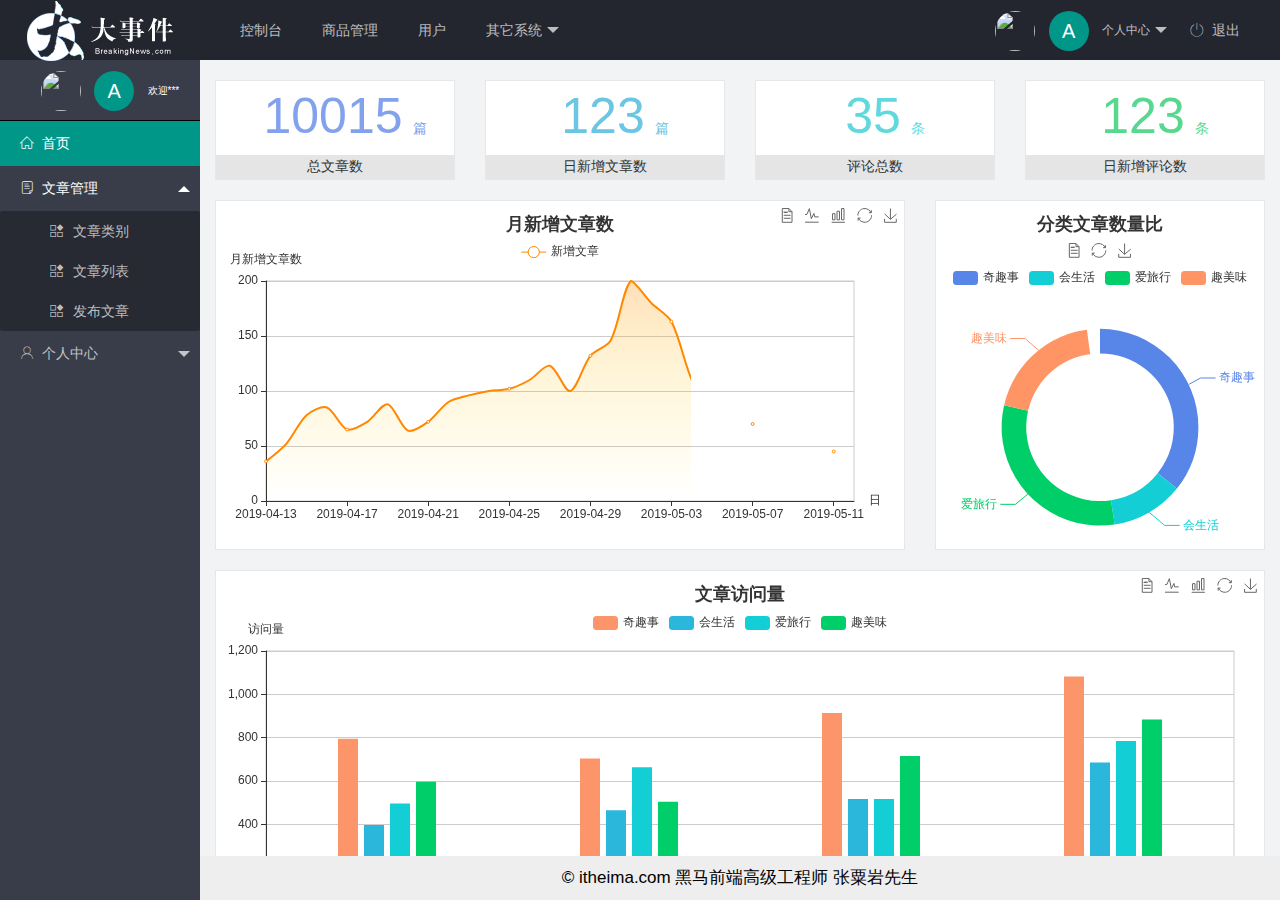
==== commit 49ffcbd5: "个人中心功能完成" ====
--- a/index.html
+++ b/index.html
@@ -36,9 +36,9 @@
                         <span class="text-avatar">A</span> 个人中心
                     </a>
                     <dl class="layui-nav-child">
-                        <dd><a href="">基本资料</a></dd>
-                        <dd><a href="">更换头像</a></dd>
-                        <dd><a href=""> 重置密码</a></dd>
+                        <dd><a href="/user.html" target="fm">基本资料</a></dd>
+                        <dd><a href="/user_pwd.html" target="fm">重置密码</a></dd>
+                        <dd><a href="/user_avatar.html" target="fm">更换头像 </a></dd>
 
                     </dl>
                 </li>
@@ -76,9 +76,9 @@
                     <li class="layui-nav-item">
                         <a href="javascript:;"><span class="iconfont">&#xe614</span>个人中心</a>
                         <dl class="layui-nav-child">
-                            <dd><a href="javascript:;"><i class="layui-icon layui-icon-app"></i> 更换头像</a></dd>
-                            <dd><a href="javascript:;"><i class="layui-icon layui-icon-app"></i> 重置密码</a></dd>
-                            <dd><a href="javascript:;"><i class="layui-icon layui-icon-app"></i> 基本资料</a></dd>
+                            <dd><a href="/user.html" target="fm"><i class="layui-icon layui-icon-app"></i> 基本资料</a></dd>
+                            <dd><a href="/user_pwd.html" target="fm"><i class="layui-icon layui-icon-app"></i> 重置密码</a></dd>
+                            <dd><a href="/user_avatar.html" target="fm"><i class="layui-icon layui-icon-app"></i> 更换头像</a></dd>
 
                         </dl>
                     </li>
@@ -99,7 +99,7 @@
 
         <div class="layui-footer">
             <!-- 底部固定区域 -->
-            © itheima.com 黑马前端高级工程师zsy
+            © itheima.com 黑马前端高级工程师 张粟岩先生
         </div>
     </div>
     <!-- 引入layui的js -->
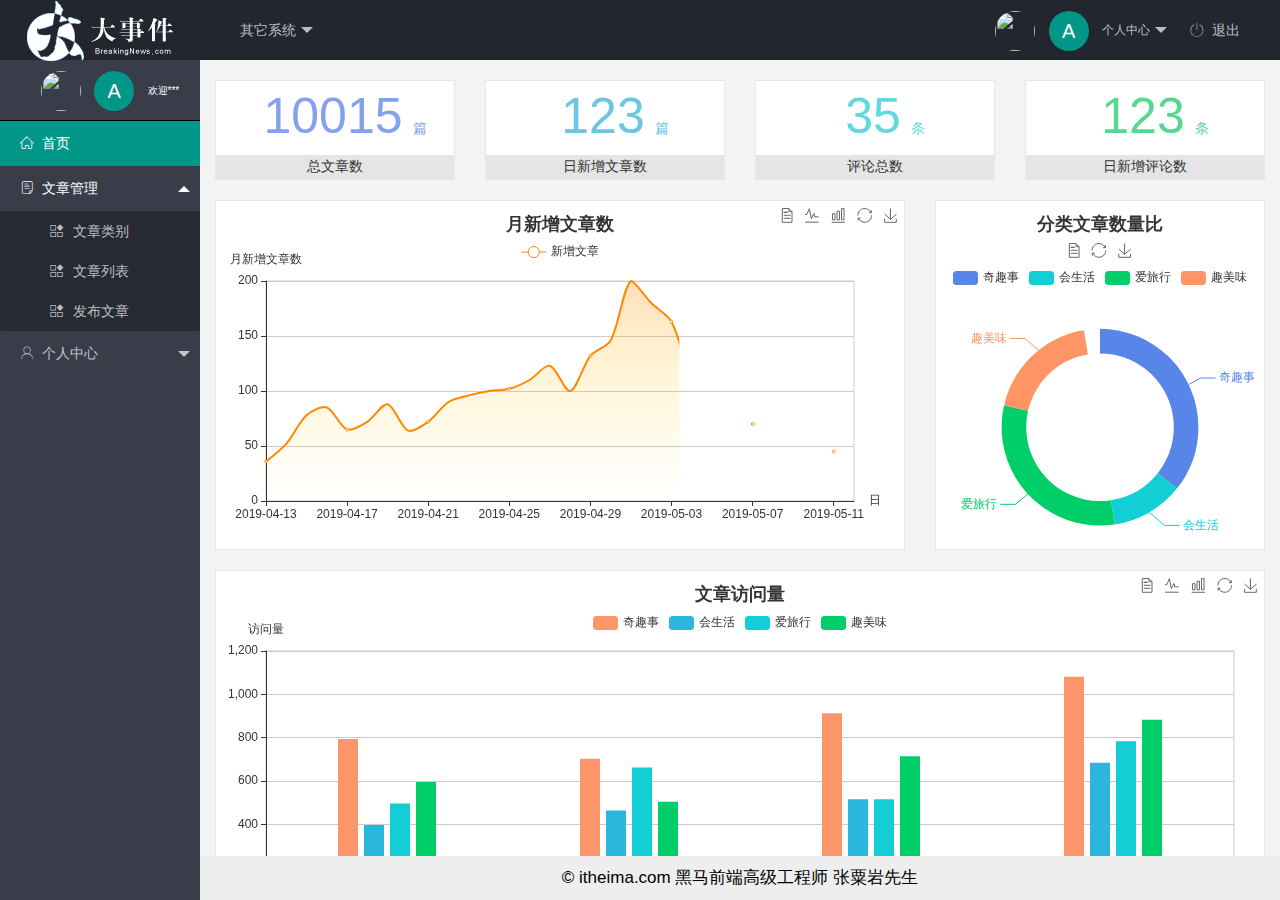
==== commit 10df9833: "文章管理功能完成" ====
--- a/index.html
+++ b/index.html
@@ -4,8 +4,9 @@
 <head>
     <meta charset="utf-8">
     <meta name="viewport" content="width=device-width, initial-scale=1, maximum-scale=1">
-    <title>首页</title>
+    <title>大事件</title>
     <!-- 引入字体图标 -->
+    <link rel="shortcut icon" href="/assets/images/1728505c1twpbwo9kp1c49.jpg.icon.ico">
     <link rel="stylesheet" href="/assets/fonts/iconfont.css">
     <link rel="stylesheet" href="assets/lib/layui/css/layui.css">
     <link rel="stylesheet" href="/assets/css/index.css">
@@ -17,9 +18,9 @@
             <div class="layui-logo"><img src="/assets/images/logo.png" alt=""></div>
             <!-- 头部区域（可配合layui已有的水平导航） -->
             <ul class="layui-nav layui-layout-left">
-                <li class="layui-nav-item"><a href="">控制台</a></li>
+                <!-- <li class="layui-nav-item"><a href="">控制台</a></li>
                 <li class="layui-nav-item"><a href="">商品管理</a></li>
-                <li class="layui-nav-item"><a href="">用户</a></li>
+                <li class="layui-nav-item"><a href="">用户</a></li> -->
                 <li class="layui-nav-item">
                     <a href="javascript:;">其它系统</a>
                     <dl class="layui-nav-child">
@@ -66,10 +67,10 @@
                         <a class="" href="javascript:;"><span class="iconfont">&#xe615</span>文章管理</a>
                         <dl class="layui-nav-child">
                             <dd>
-                                <a href="javascript:;"> <i class="layui-icon layui-icon-app"></i> 文章类别</a>
+                                <a href="/article/art_cate.html" target='fm'> <i class="layui-icon layui-icon-app"></i> 文章类别</a>
                             </dd>
-                            <dd><a href="javascript:;"><i class="layui-icon layui-icon-app"></i> 文章列表</a></dd>
-                            <dd><a href="javascript:;"><i class="layui-icon layui-icon-app"></i> 发布文章</a></dd>
+                            <dd><a id="art_list" href="/article/art_list.html" target="fm"><i class="layui-icon layui-icon-app"></i> 文章列表</a></dd>
+                            <dd><a href="/article/art_pub.html" target="fm"><i class="layui-icon layui-icon-app"></i> 发布文章</a></dd>
 
                         </dl>
                     </li>
